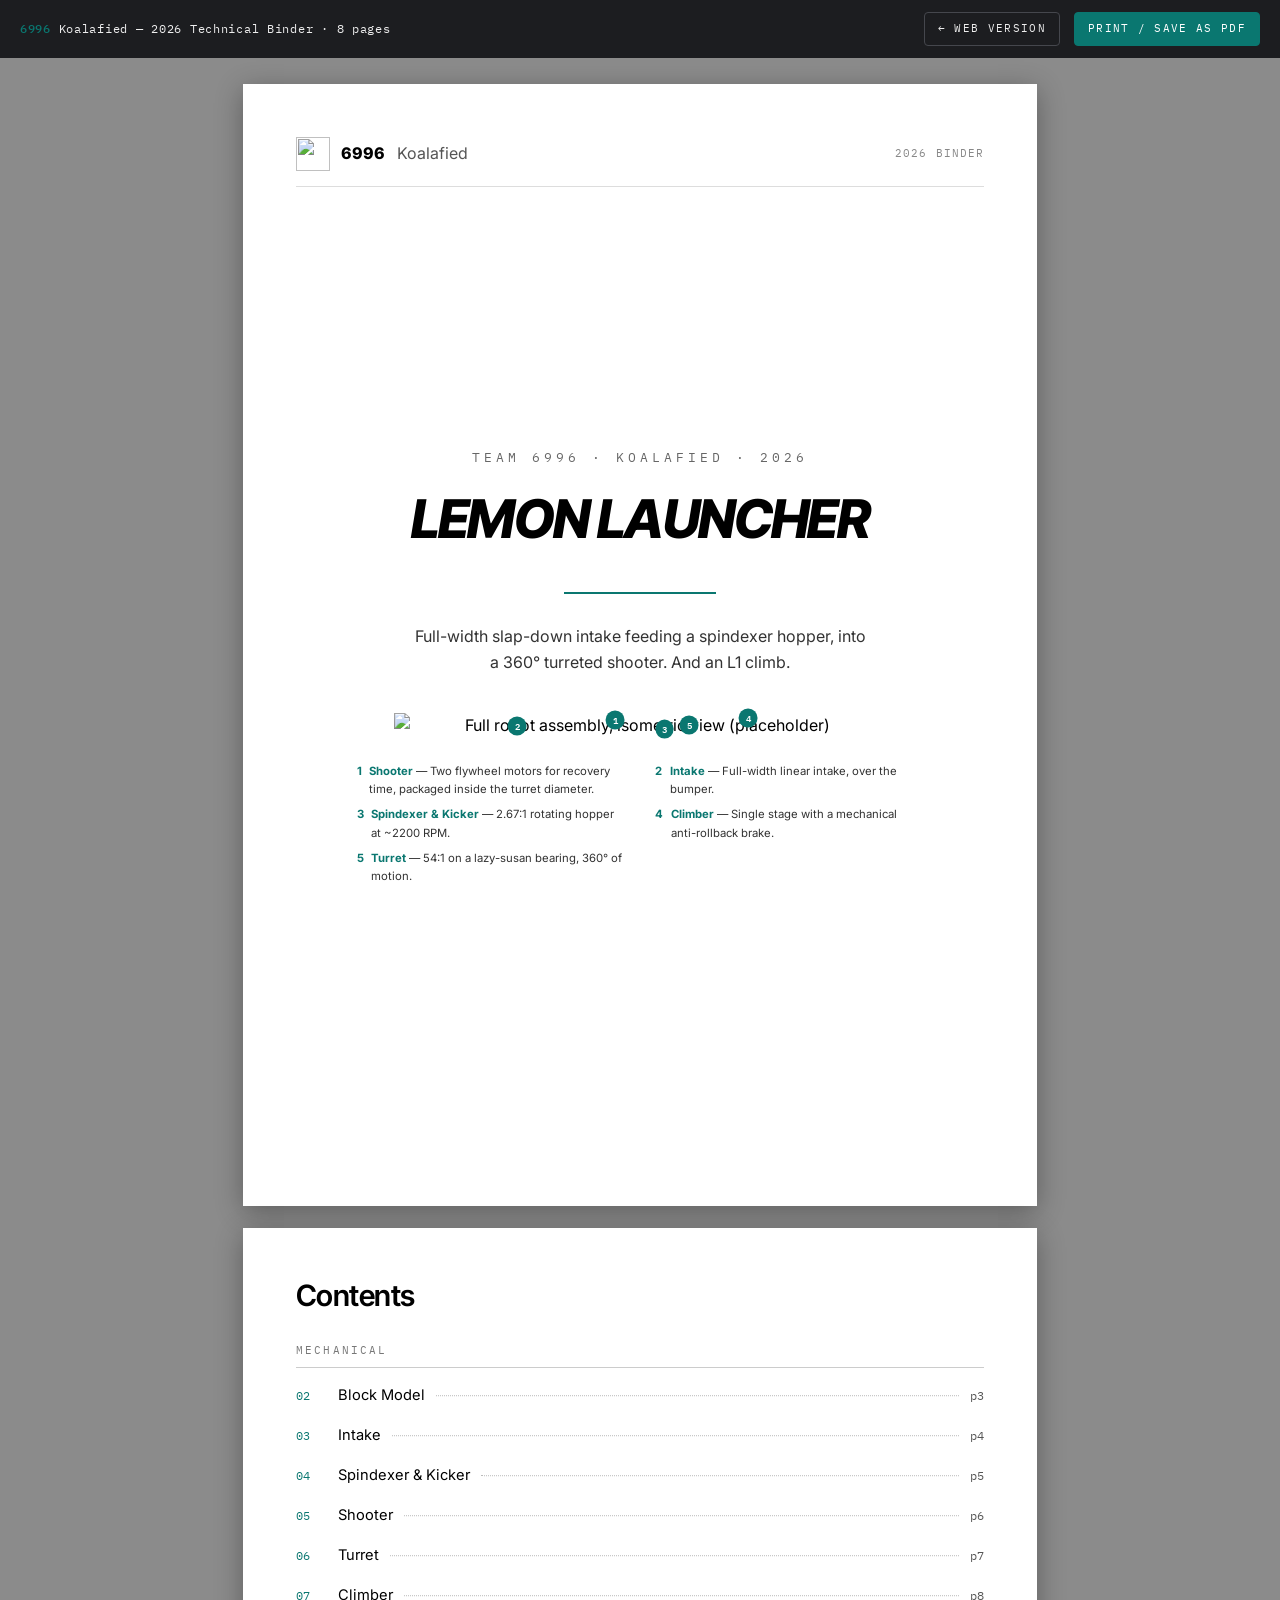
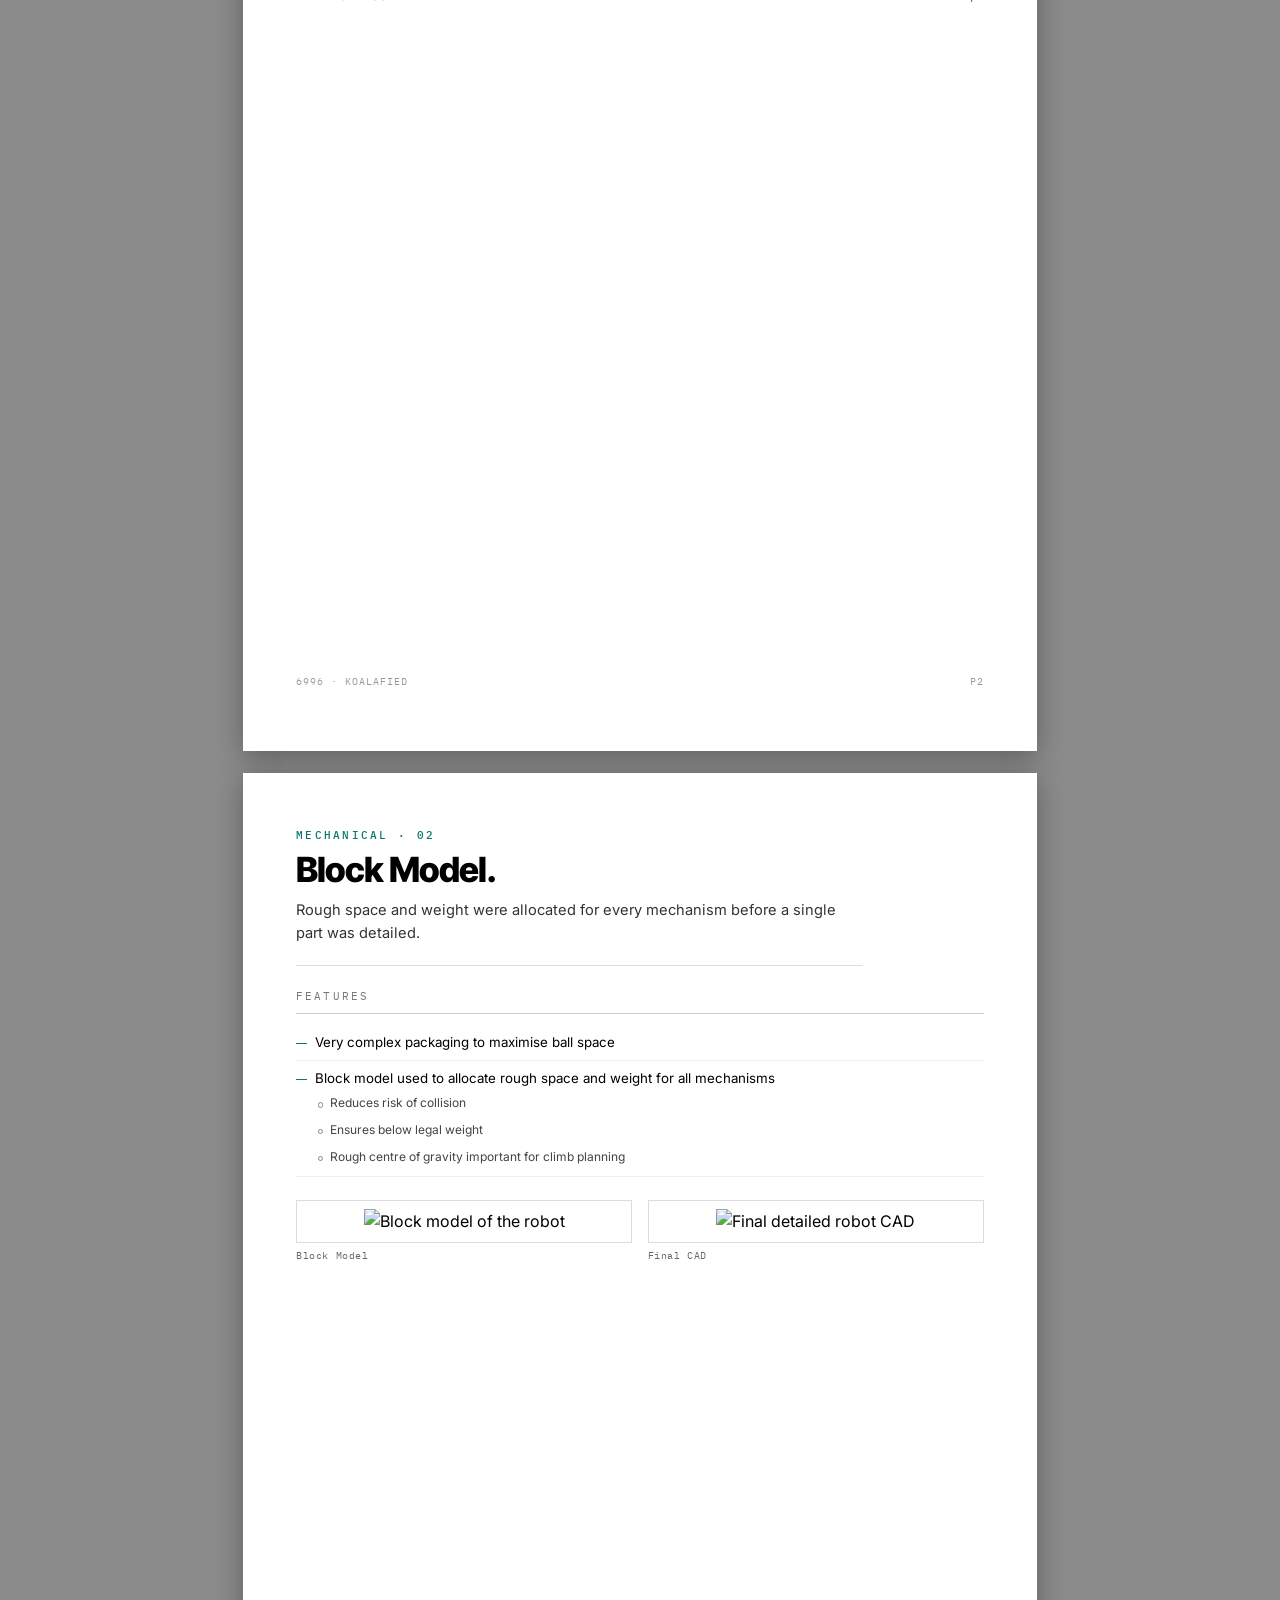
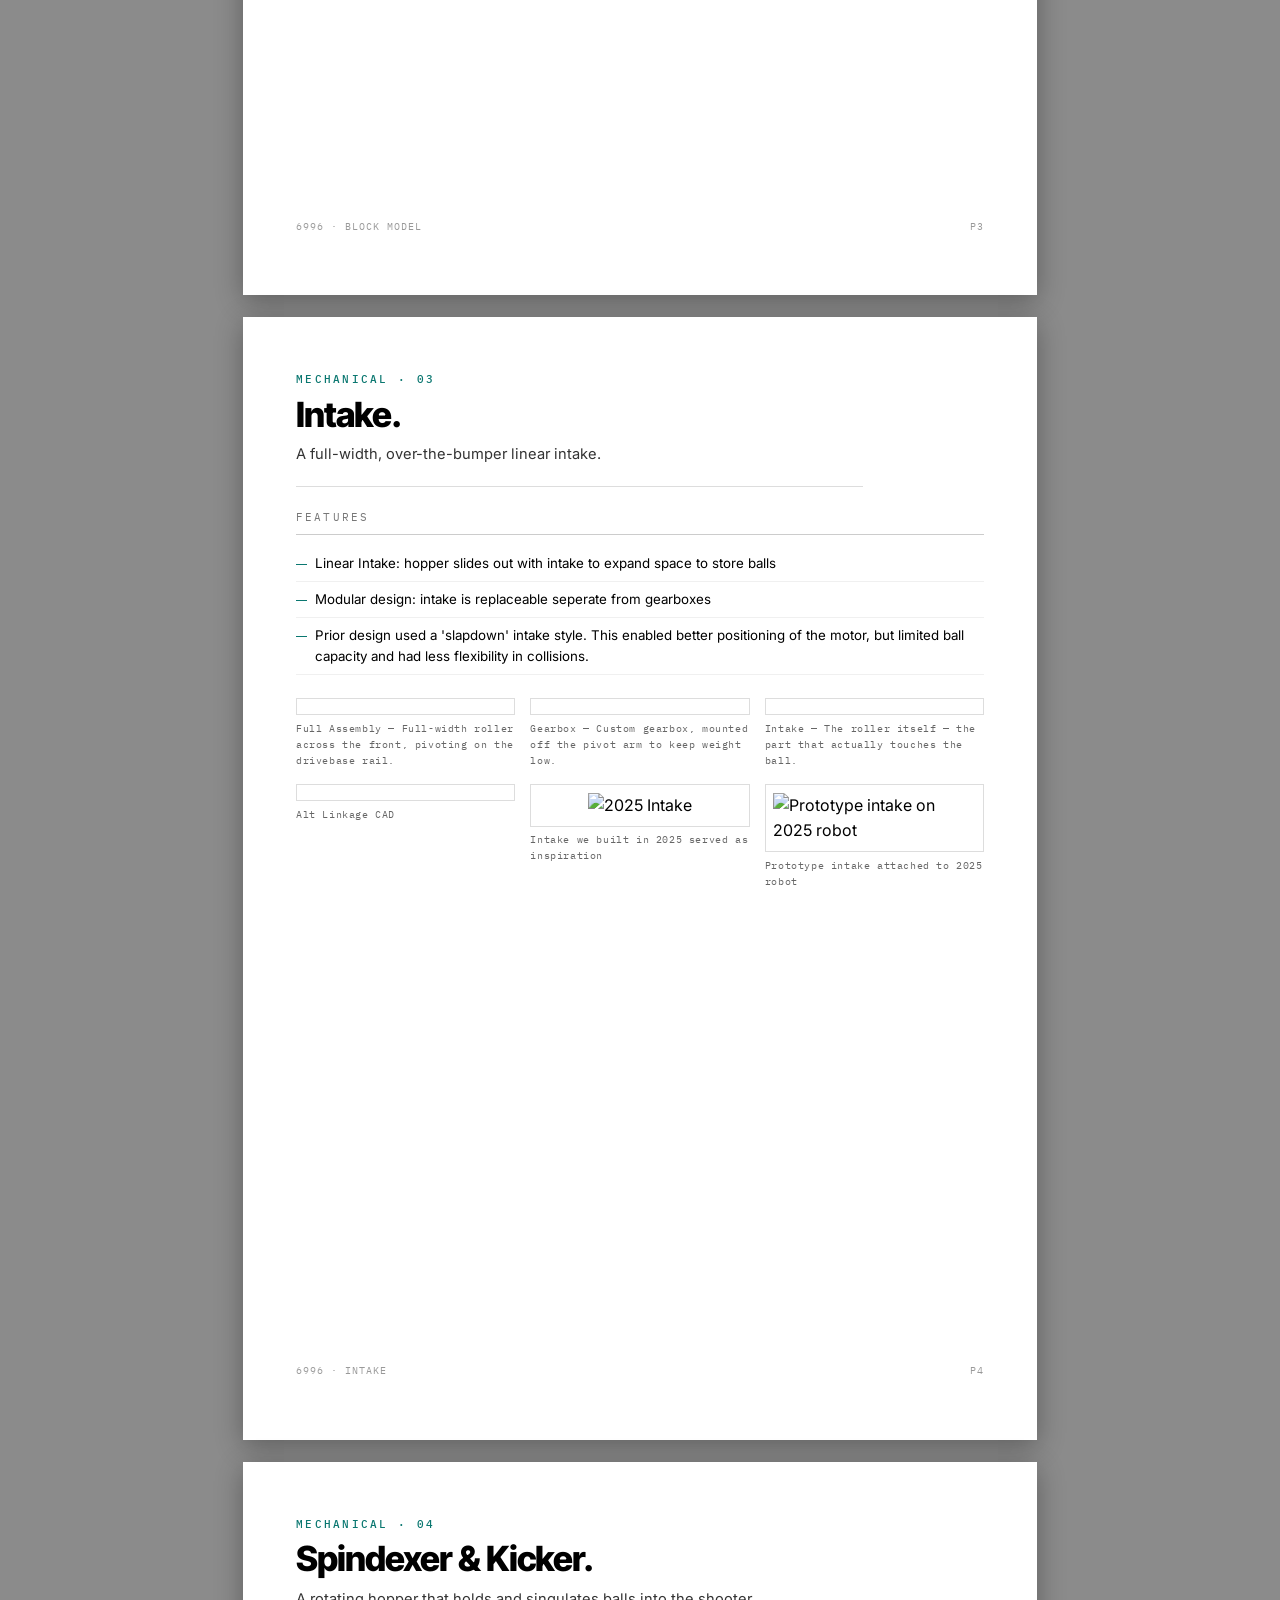
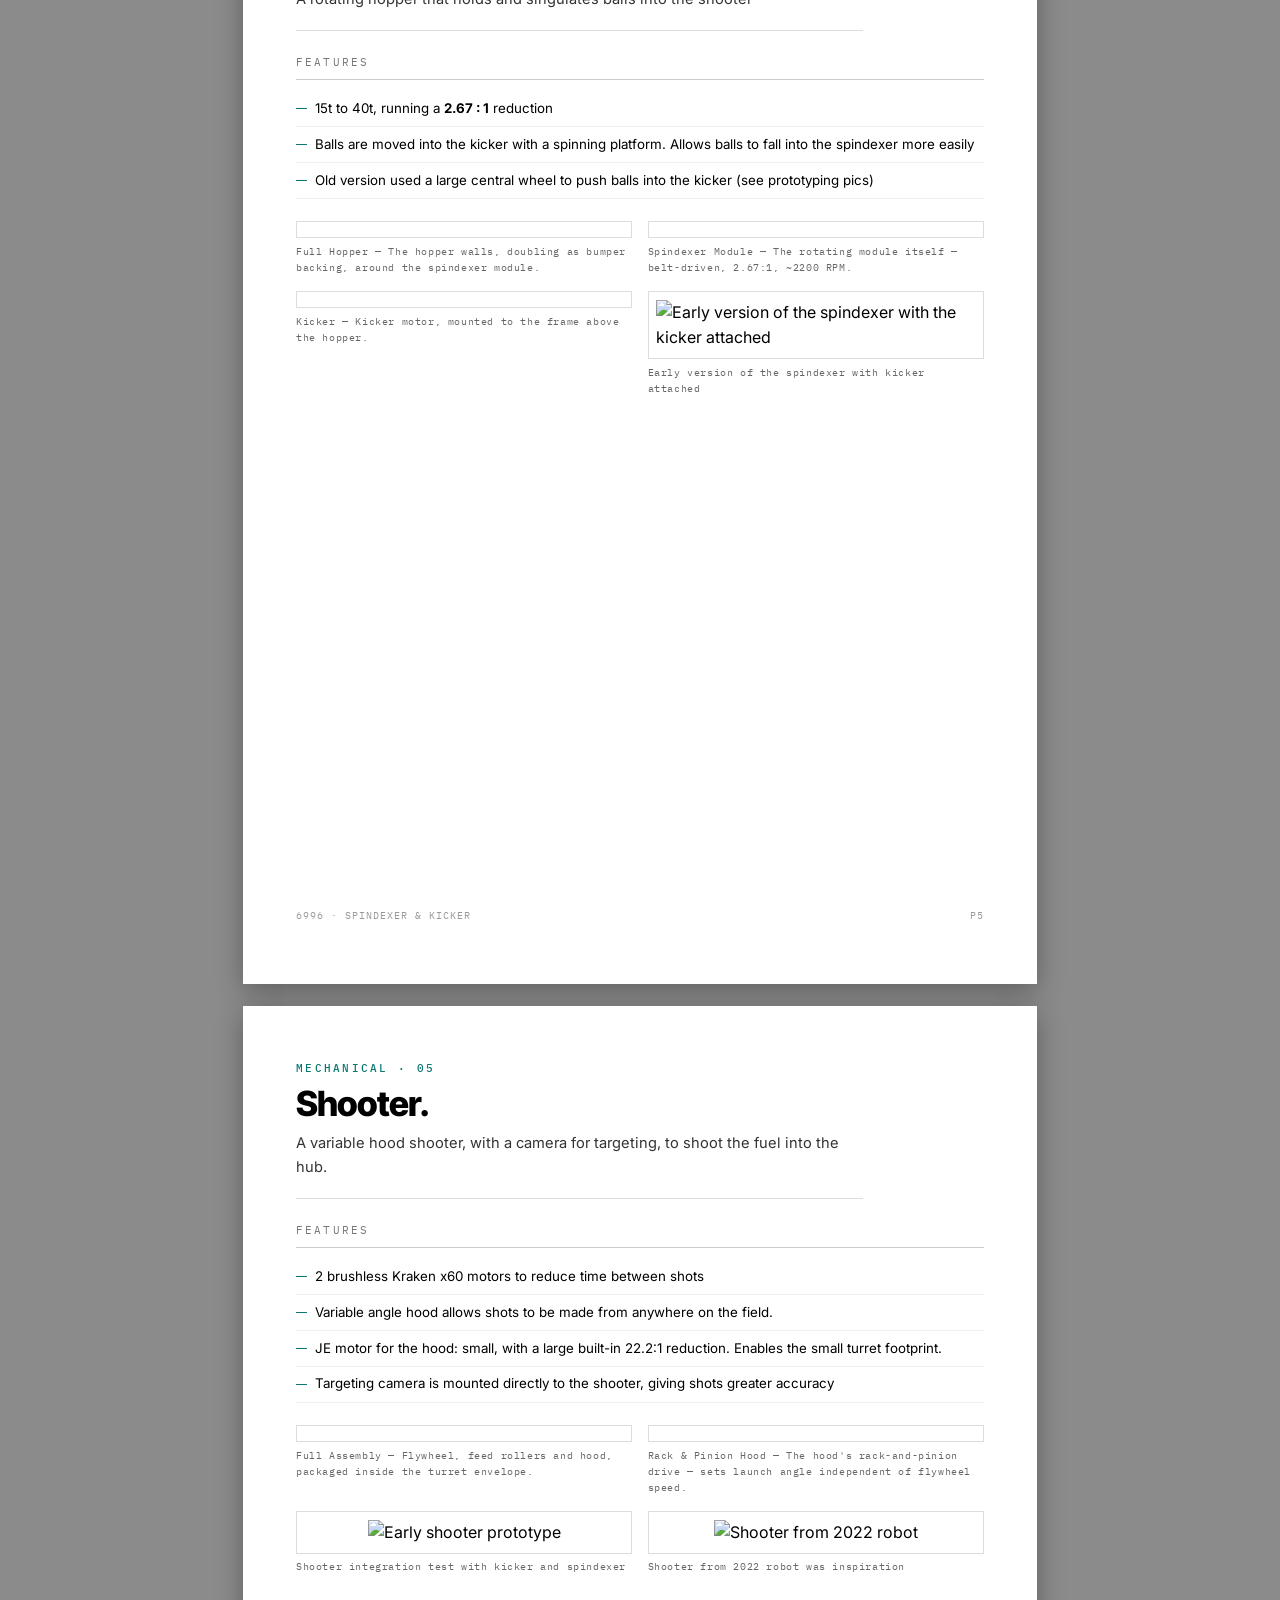
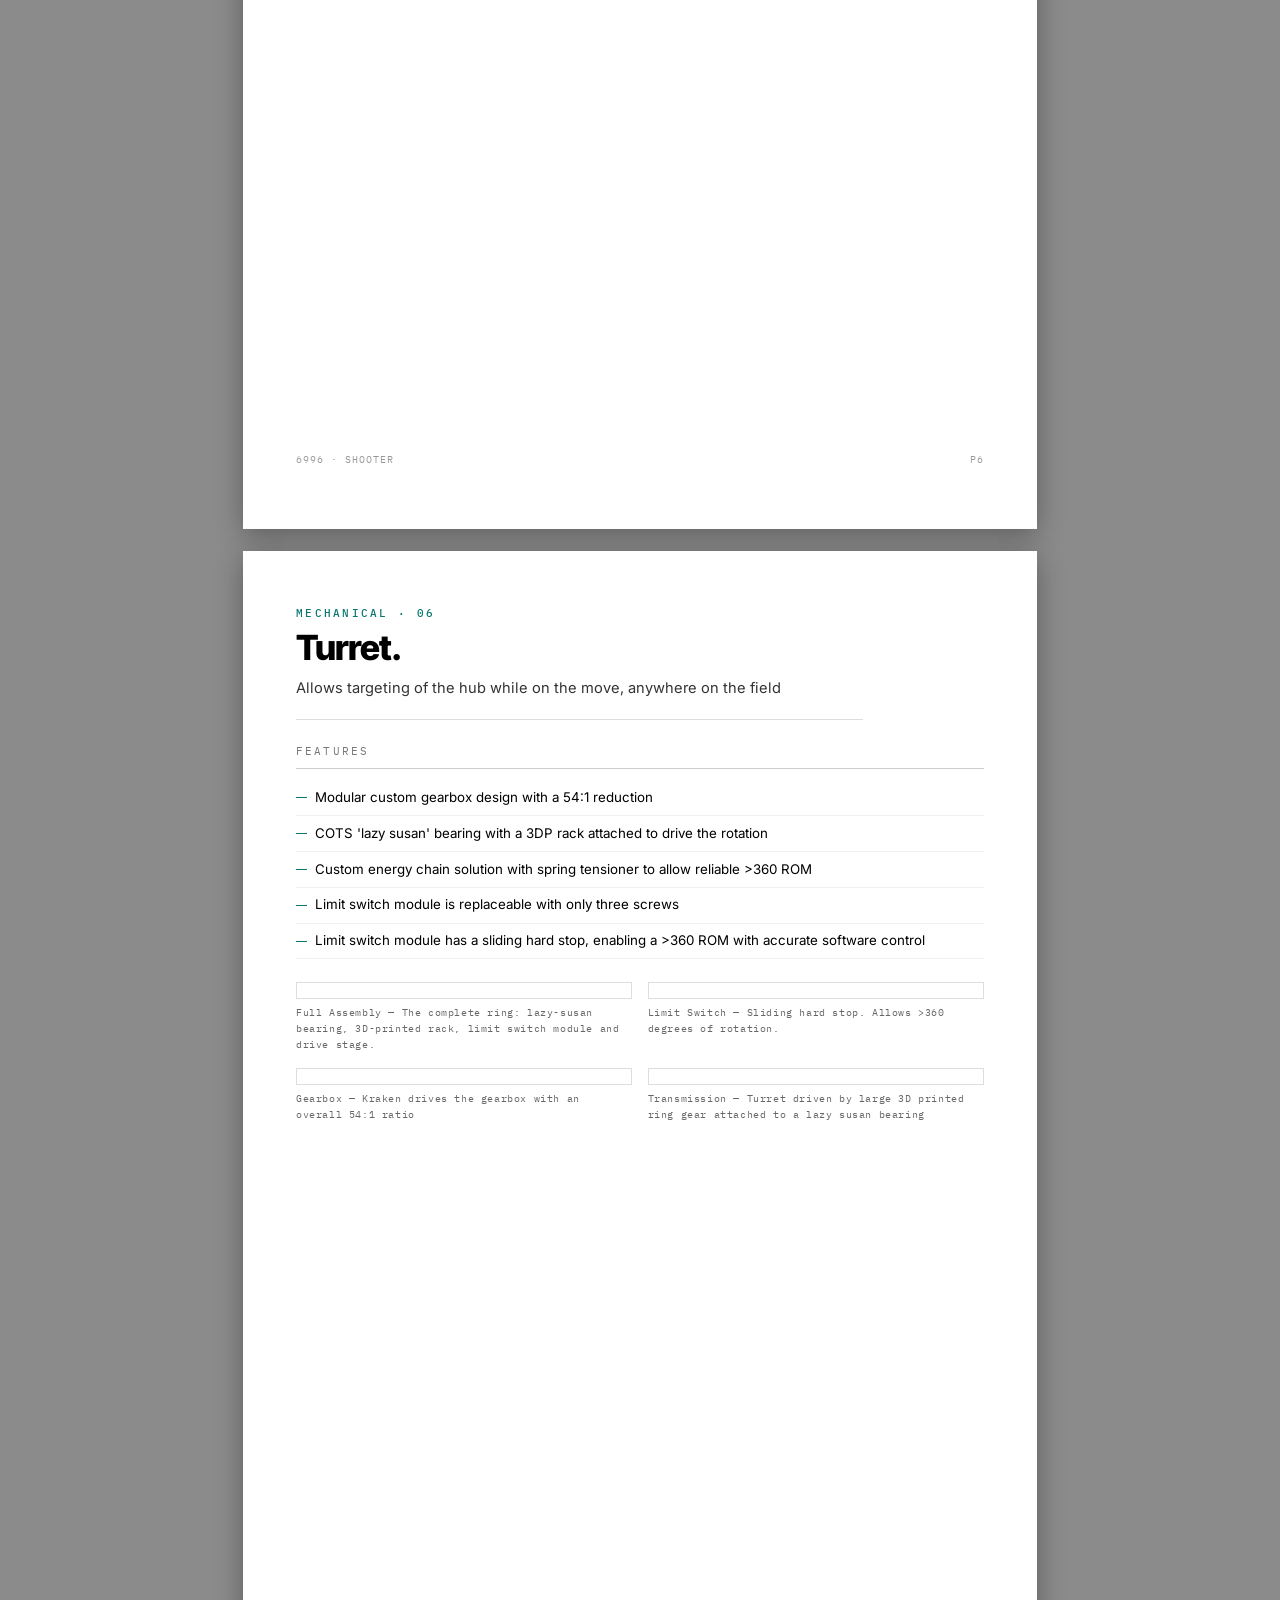
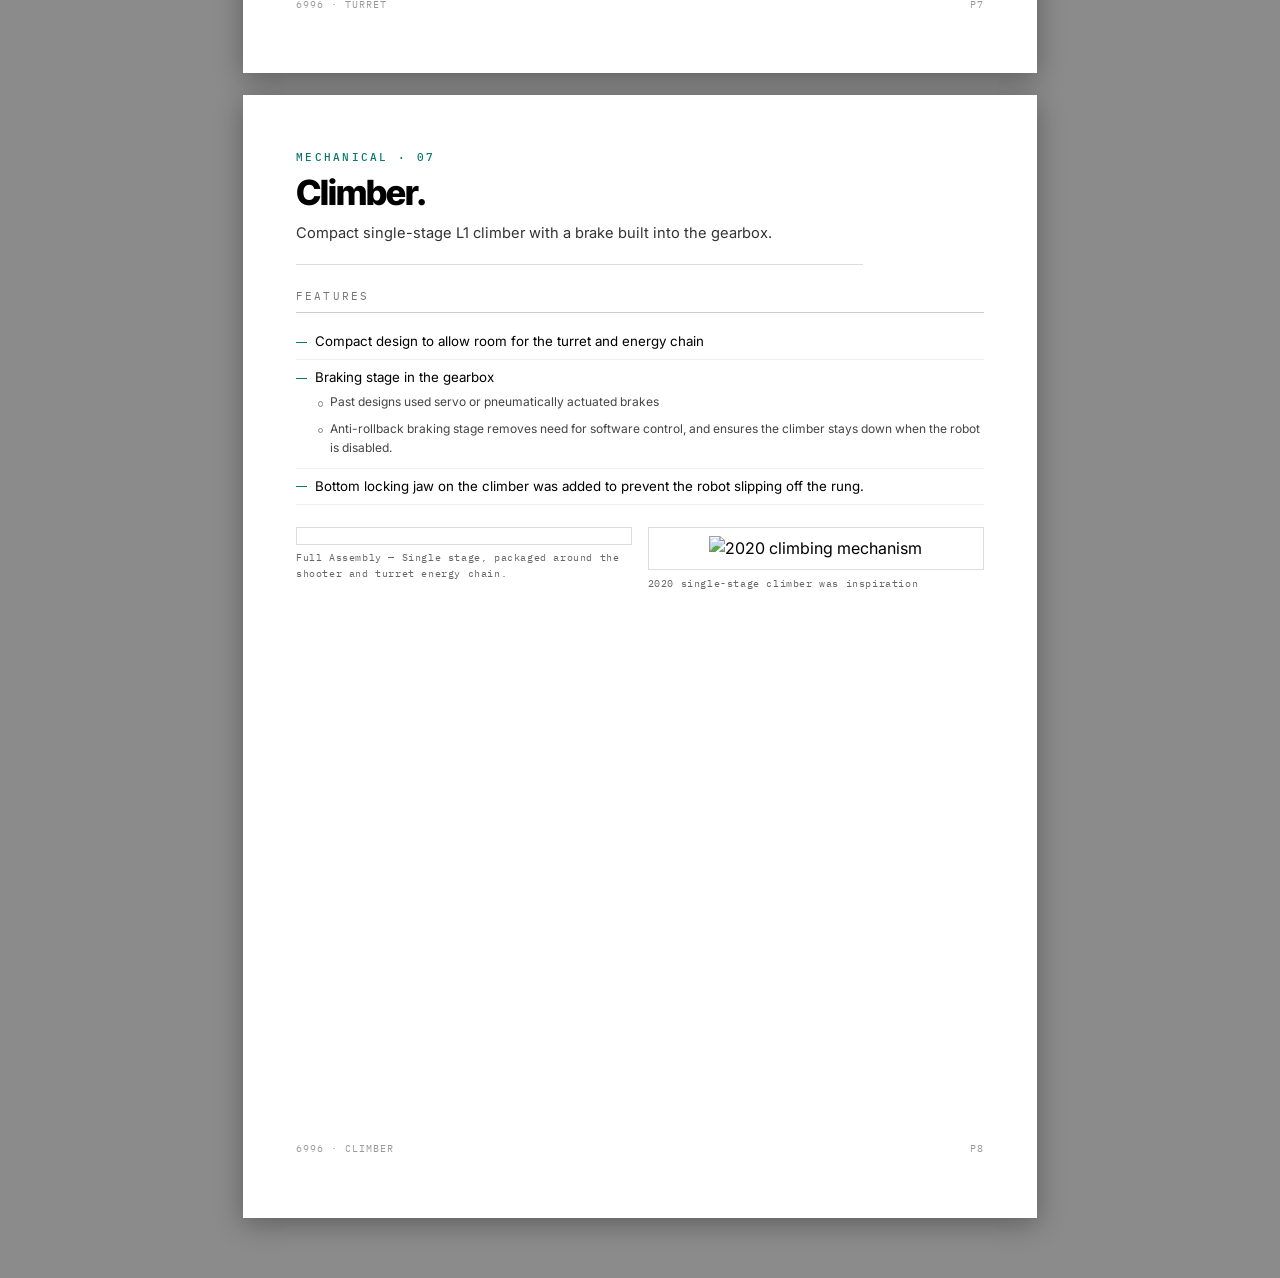
==== print.html @ d45bd8f3 "seo improvements, og image support, no js fallback for ux" ====
<!doctype html>
<html lang="en-AU">
<head>
<meta charset="utf-8">
<meta name="viewport" content="width=device-width, initial-scale=1">

<!--
   █   █  ███   ███  █      ███  █████ █████ █████ ████
   █  █  █   █ █   █ █     █   █ █       █   █     █   █
   ███   █   █ █████ █     █████ ████    █   ████  █   █
   █  █  █   █ █   █ █     █   █ █       █   █     █   █
   █   █  ███  █   █ █████ █   █ █     █████ █████ ████

   FRC 6996 · Koalafied · 2026 Technical Binder (print)

   teamkoalafied.com
-->

<title>FRC 6996 Koalafied — 2026 Technical Binder (print)</title>
<meta name="description" content="Printable A4 edition of the 2026 technical binder for LEMON LAUNCHER, the robot built by FRC team 6996 Koalafied.">
<!-- Same words as index.html, so canonical points there and this page
     stays out of the index. -->
<link rel="canonical" href="https://2026.teamkoalafied.com/">
<meta name="robots" content="noindex, follow">

<!-- Kept in step with index.html so a pasted print link still previews. -->
<meta property="og:type" content="website">
<meta property="og:site_name" content="FRC 6996 Koalafied">
<meta property="og:locale" content="en_AU">
<meta property="og:url" content="https://2026.teamkoalafied.com/print.html">
<meta property="og:title" content="FRC 6996 Koalafied — 2026 Technical Binder (print)">
<meta property="og:description" content="The whole LEMON LAUNCHER binder laid out as A4 sheets: intake, spindexer, shooter, turret and climber, ready to print or save as a PDF.">
<meta property="og:image" content="https://2026.teamkoalafied.com/assets/img/og-cover.png">
<meta property="og:image:type" content="image/png">
<meta property="og:image:width" content="1200">
<meta property="og:image:height" content="630">
<meta property="og:image:alt" content="LEMON LAUNCHER — the 2026 robot of FRC team 6996 Koalafied, shown as a CAD render.">
<meta name="twitter:card" content="summary_large_image">

<meta name="color-scheme" content="light">
<meta name="theme-color" content="#fafaf8">
<link rel="icon" href="assets/img/logo.svg" type="image/svg+xml">
<link rel="alternate icon" href="assets/img/favicon.png">
<link rel="apple-touch-icon" href="assets/img/favicon.png">
<link rel="preconnect" href="https://fonts.googleapis.com">
<link rel="preconnect" href="https://fonts.gstatic.com" crossorigin>
<link rel="stylesheet" href="https://fonts.googleapis.com/css2?family=Inter+Tight:ital,wght@0,400;0,600;0,800;1,800&family=Inter:wght@400;500;600&family=IBM+Plex+Mono:wght@400;500;600&display=swap">
<link rel="stylesheet" href="assets/css/binder.css">
<link rel="stylesheet" href="assets/css/print.css">
</head>
<body>
  <div class="toolbar">
    <span id="meta"></span>
    <span class="grow"></span>
    <a href="index.html">← Web version</a>
    <button id="print-btn" type="button">Print / Save as PDF</button>
  </div>
  <div class="sheet-stack" id="stack">
    <!-- No sheets without JS. Same fallback as index.html. -->
    <noscript>
      <div class="sheet"><div class="noscript">
        <p class="eyebrow">Team 6996 · Koalafied · 2026</p>
        <h1>LEMON LAUNCHER</h1>
        <p>Full-width slap-down intake feeding a spindexer hopper, into a
           360° turreted shooter. And an L1 climb.</p>
        <p>This page builds its sheets in the browser, so there is nothing
           to print with JavaScript turned off. Turn it on for the full
           write-up of:</p>
        <ul>
          <li>Reveal Video</li>
          <li>Block Model</li>
          <li>Intake</li>
          <li>Spindexer &amp; Kicker</li>
          <li>Shooter</li>
          <li>Turret</li>
          <li>Climber</li>
        </ul>
        <p>Read it on the <a href="index.html">web version</a>, view the cad on
           <a href="https://cad.onshape.com/documents/f777e2d9e964fbf60835e3da/w/235a7544344677d127d5777e/e/62d9f4aee1b8ab6f94113ccb">Onshape</a>,
           or our website at
           <a href="https://teamkoalafied.com">teamkoalafied.com</a>.</p>
      </div></div>
    </noscript>
  </div>

  <script src="content.js"></script>
  <script src="assets/js/print.js"></script>
</body>
</html>
---- assets/css/binder.css ----
/* ============================================================
   Technical Binder — stylesheet
   Edit design tokens in :root. Everything else derives from them.

   Shared brand system — same four hues as Pit Scout
   (../crispy-doodle/style.css), each tuned for its own theme rather
   than copy-pasted, since a hue that reads well on a dark surface
   often can't pass text contrast on a light one:
     navy   structural anchor. Pit Scout (dark): backgrounds. Here
            (light): body ink — the same hue anchors both ends of the
            light/dark spectrum, just inverted.
     teal   primary interactive accent in both — "this is active /
            selected / yours". Pit Scout also uses it for the
            highlight-team color; here it's nav state, pills, links.
     gold   Pit Scout's primary accent (reads fine on dark surfaces);
            here it's decorative-only (text selection, a hover glow) —
            gold text fails contrast against a light background.
     orange secondary/metadata accent in both — status tags there,
            auxiliary labels (carousel/iteration tags) here. Never
            used for warnings — see --warn below.
   Errors get a dedicated red in both apps, deliberately outside the
   brand hues, so a real error never reads as just another accent.
   ============================================================ */

/* ---- 1. Tokens ------------------------------------------- */

:root {
  --paper:    #fafaf8;          /* near-white, just a hair off pure white */
  --panel:    #ffffff;
  --ink:      #20222f;          /* navy-black, tinted from the logo's navy */
  --ink-2:    #4a4e63;
  --ink-3:    #5f6278;
  --rule:     #e6e6e2;
  --rule-2:   #eeeeeb;
  --accent:   #0a7770;          /* team teal — overridden at runtime by team.accent */
  --accent-soft: color-mix(in srgb, var(--accent) 14%, transparent);
  --accent-2: #204a72;          /* team navy — secondary accent, used sparingly */
  --accent-3: #b8420e;          /* team orange — metadata/tag labels only */
  --pop:      #f0b90b;          /* team gold — decorative fills/highlights only, not text */
  --pop-ink:  #3a2c05;          /* dark text color for use on --pop fills */
  --warn:     #b73528;          /* error/warning red — deliberately not a brand hue */

  --font-display: "Inter Tight", "Helvetica Neue", Arial, sans-serif;
  --font-body:    "Inter", "Helvetica Neue", Arial, sans-serif;
  --font-mono:    "IBM Plex Mono", ui-monospace, SFMono-Regular, Menlo, monospace;

  --measure: 68ch;
  --gutter: clamp(20px, 5vw, 72px);
  --nav-h: 58px;

  /* Shared easing for every sliding tab indicator (nav + view rails), so
     they all move with the same weight. --slide-fast is the same motion
     while a rail is being dragged, where the indicator should feel stuck
     to the cursor rather than easing after it. */
  --slide: .28s cubic-bezier(.16, .84, .24, 1);
  --slide-fast: .13s cubic-bezier(.2, .9, .3, 1);

  color-scheme: light;
}

/* ---- 2. Reset -------------------------------------------- */

*, *::before, *::after { box-sizing: border-box; }

html { -webkit-text-size-adjust: 100%; scroll-behavior: smooth; scroll-padding-top: calc(var(--nav-h) + 16px); }
@media (prefers-reduced-motion: reduce) { html { scroll-behavior: auto; } }

body {
  margin: 0;
  background: var(--paper);
  color: var(--ink);
  font-family: var(--font-body);
  font-size: 16px;
  line-height: 1.6;
  -webkit-font-smoothing: antialiased;
  text-rendering: optimizeLegibility;
}

img { max-width: 100%; display: block; }
a { color: inherit; }
button { font: inherit; color: inherit; }
h1, h2, h3, h4 { margin: 0; font-family: var(--font-display); font-weight: 600; letter-spacing: -0.02em; line-height: 1.05; }
p { margin: 0; }
ul { margin: 0; padding: 0; list-style: none; }

::selection { background: var(--pop); color: var(--pop-ink); }

:focus-visible { outline: 2px solid var(--accent); outline-offset: 3px; border-radius: 2px; }

.skip {
  position: absolute; left: -9999px; top: 0; z-index: 200;
  background: var(--ink); color: var(--paper); padding: 10px 16px;
  font-family: var(--font-mono); font-size: 12px;
}
.skip:focus { left: 8px; top: 8px; }

.wrap { max-width: 1240px; margin: 0 auto; padding-inline: var(--gutter); }

/* Shared type helpers */
.eyebrow {
  font-family: var(--font-mono);
  font-size: 11px;
  font-weight: 500;
  letter-spacing: 0.16em;
  text-transform: uppercase;
  color: var(--accent);
}
.muted { color: var(--ink-2); }
code {
  font-family: var(--font-mono);
  font-size: 0.88em;
  background: var(--rule-2);
  padding: 0.1em 0.36em;
  border-radius: 3px;
}

/* ---- 3. Navigation --------------------------------------- */

.nav {
  position: sticky; top: 0; z-index: 100;
  height: var(--nav-h);
  background: color-mix(in srgb, var(--paper) 86%, transparent);
  backdrop-filter: saturate(180%) blur(14px);
  -webkit-backdrop-filter: saturate(180%) blur(14px);
  border-bottom: 1px solid var(--rule);
}
.nav-in { height: 100%; display: flex; align-items: center; gap: 24px; }

.wordmark {
  display: flex; align-items: baseline; gap: 10px;
  text-decoration: none; flex: none;
}
.wordmark-mark { width: 26px; height: 26px; align-self: center; flex: none; }
.wordmark-a { font-family: var(--font-display); font-weight: 400; font-size: 17px; letter-spacing: 0.06em; }
.wordmark-b { font-family: var(--font-display); font-weight: 800; font-size: 17px; letter-spacing: 0.02em; }
.wordmark-tag {
  font-family: var(--font-mono); font-size: 10px; letter-spacing: 0.18em;
  text-transform: uppercase; color: var(--ink-3);
  padding-left: 10px; border-left: 1px solid var(--rule);
}
.wordmark-tag b { color: var(--accent-2); font-weight: 500; }

/* Category links are a tab bar driven by the scroll spy, so the active
   marker slides between them (see moveIndicator in binder.js) rather than
   being drawn inside whichever link is current. Keeping it out of the link
   also stops the row growing by the underline's height when one activates. */
.nav-links { position: relative; display: flex; gap: 4px; margin-left: auto; }
.nav-links a {
  font-size: 13px; text-decoration: none; color: var(--ink-2);
  padding: 6px 11px; border-radius: 4px;
  transition: color .15s, background .15s;
  white-space: nowrap;
}
.nav-links a:hover { color: var(--ink); background: var(--rule-2); }
.nav-links a.is-active { color: var(--ink); }

.nav-indicator {
  position: absolute; left: 0; bottom: 2px;
  width: var(--indicator-w, 0px); height: 1.5px;
  background: var(--accent); border-radius: 2px;
  transform: translateX(var(--indicator-x, 0px));
  opacity: 0; pointer-events: none;
}
.nav-links.has-active .nav-indicator { opacity: 1; }
.nav-links.is-ready .nav-indicator {
  transition: transform var(--slide), width var(--slide), opacity .2s ease;
}
@media (prefers-reduced-motion: reduce) {
  .nav-links.is-ready .nav-indicator { transition: opacity .2s ease; }
}

.nav-tools { display: flex; align-items: center; gap: 6px; flex: none; }
.icon-btn {
  width: 32px; height: 32px; display: grid; place-items: center;
  background: none; border: 1px solid transparent; border-radius: 5px;
  cursor: pointer; color: var(--ink-2);
}
.icon-btn:hover { border-color: var(--rule); color: var(--ink); }
.icon-btn svg { width: 15px; height: 15px; }

/* Contents button: opens the full section list (menu-panel). Shown at every
   width — on wide screens it sits alongside the category links, on narrow
   ones it's the only way to jump to a section since nav-links hides. */

/* External links (team website, CAD): styled like the Reveal/Mechanical
   category links they sit next to, not like the icon buttons — the small
   arrow is enough to show they leave the site, so no underline. */
.nav-links a.nav-external {
  display: inline-flex; align-items: center; gap: 4px;
}
.nav-links a.nav-external svg { width: 12px; height: 12px; flex: none; }

@media (max-width: 940px) {
  .nav-links { display: none; }
  .wordmark-tag { display: none; }
}

/* Slide-down section menu (mobile) */
.menu-panel {
  position: fixed; inset: var(--nav-h) 0 auto 0; z-index: 99;
  background: var(--panel); border-bottom: 1px solid var(--rule);
  max-height: calc(100vh - var(--nav-h)); overflow-y: auto;
  padding: 12px var(--gutter) 24px;
}
.menu-panel[hidden] { display: none !important; }
.menu-group { font-family: var(--font-mono); font-size: 10px; letter-spacing: .16em; text-transform: uppercase; color: var(--ink-3); margin: 16px 0 6px; }
.menu-panel a { display: flex; gap: 12px; padding: 9px 0; text-decoration: none; border-bottom: 1px solid var(--rule-2); font-size: 15px; }
.menu-panel a span:first-child { font-family: var(--font-mono); color: var(--accent); font-size: 12px; padding-top: 3px; }

/* ---- 4. Hero --------------------------------------------- */

.hero { padding: clamp(40px, 7vw, 88px) 0 clamp(24px, 4vw, 56px); }
.hero-meta { text-align: center; }
.hero-title {
  font-size: clamp(2.4rem, 8.5vw, 6.75rem);
  font-weight: 800;
  letter-spacing: -0.045em;
  /* letter-spacing above tightens every character gap, including the one
     around the space — word-spacing adds it back just at word breaks. */
  word-spacing: 0.3em;
  line-height: 0.86;
  margin: 14px 0 0;
  font-style: italic;
}
.hero-sub {
  max-width: 46ch; margin: 22px auto 0;
  color: var(--ink-2); font-size: clamp(15px, 1.6vw, 18px);
}

.hero .wrap { max-width: 1460px; }
.hero-meta { max-width: 1240px; margin-inline: auto; }

.hero-stage {
  position: relative;
  margin-top: clamp(28px, 4vw, 52px);
  display: grid;
  grid-template-columns: minmax(160px, 1fr) minmax(0, 2.7fr) minmax(160px, 1fr);
  gap: clamp(12px, 2.5vw, 40px);
  align-items: center;
}
.hero-figure { grid-column: 2; position: relative; aspect-ratio: var(--ar, 4 / 3); }
.hero-frame {
  position: absolute; inset: 0; width: 100%; height: 100%;
  object-fit: contain; opacity: 0; transition: opacity .28s ease;
  pointer-events: none; /* only the visible frame below should catch clicks */
}
.hero-frame.is-on { opacity: 1; pointer-events: auto; cursor: zoom-in; }
@media (prefers-reduced-motion: reduce) { .hero-frame { transition: none; } }

.hero-lines {
  position: absolute; inset: 0; width: 100%; height: 100%;
  pointer-events: none; overflow: visible; z-index: 1;
}
.hero-lines path { fill: none; stroke: var(--ink-3); stroke-width: 1; opacity: .5; }

.hero-dot {
  position: absolute; width: 9px; height: 9px; margin: -4.5px 0 0 -4.5px;
  border-radius: 50%; background: var(--paper);
  border: 1.5px solid var(--accent); z-index: 3; pointer-events: none;
  transition: transform .2s, box-shadow .2s;
}
.hero-dot.is-lit {
  transform: scale(1.45);
  border-color: var(--pop);
  box-shadow: 0 0 0 6px color-mix(in srgb, var(--pop) 22%, transparent);
}

.hero-rail { display: flex; flex-direction: column; gap: clamp(14px, 3vw, 30px); z-index: 2; }
.hero-rail-l { grid-column: 1; text-align: right; align-items: flex-end; }
.hero-rail-r { grid-column: 3; text-align: left; align-items: flex-start; }

.callout { text-decoration: none; display: block; max-width: 230px; }
.callout-name {
  font-family: var(--font-mono); font-size: 11px; letter-spacing: .14em;
  text-transform: uppercase; color: var(--ink);
  display: block; margin-bottom: 4px;
  transition: color .15s;
}
.callout-blurb { font-size: 12.5px; line-height: 1.45; color: var(--ink-3); }
.callout:hover .callout-name { color: var(--accent); }

@media (max-width: 900px) {
  /* Just the image — no leader lines (nothing for them to point at) and no
     label rail. Highlighting a system is a hover behavior on the rail
     labels, so it isn't reachable here; visitors just get the full robot. */
  .hero-stage { display: flex; flex-direction: column; }
  .hero-lines, .hero-dot, .hero-rail { display: none; }
  /* Every .hero-frame is position:absolute (for the crossfade), so
     .hero-figure has no in-flow content to size itself from — it needs an
     explicit width here, since this flex column doesn't stretch its items
     to fill the cross axis (.hero-stage sets align-items: center above).
     Without this the figure collapses to 0×0 and the image vanishes. */
  .hero-figure { width: 100%; }
}

/* ---- 6. Sections ----------------------------------------- */

.sec { padding: clamp(32px, 5vw, 64px) 0; border-top: 1px solid var(--rule); }
.sec-title {
  font-size: clamp(2.2rem, 6vw, 4.4rem);
  font-weight: 800; letter-spacing: -0.04em;
  margin: 10px 0 0;
}
.sec-thesis { margin-top: 16px; font-size: clamp(16px, 1.8vw, 19px); color: var(--ink-2); max-width: 56ch; }

/* Primary row: title + thesis + Features beside the section's main image
   (or compare view). In the HTML the text comes first — so it still reads
   before the image on narrow screens, and for screen readers regardless of
   width, since they follow DOM order rather than `order` below — and
   `order` is what puts the image on the left once there's room for two
   columns. Falls back to a single column when there's only one child. */
.sec-primary {
  display: grid; grid-template-columns: 1fr;
  gap: clamp(16px, 2.4vw, 32px);
  align-items: start;
}

.sec-primary > .sec-text { order: 1; }
.sec-primary > .media-block { order: 2; }
@media (min-width: 861px) {
  /* Image column is explicitly the big track (1.8fr) and text is
     explicitly the small track (.8fr) — pinned with grid-column so the
     `order` swap below (which moves the image to visually the left)
     can never again flip which element lands in which track. */
  .sec-primary { grid-template-columns: minmax(0, 1.8fr) minmax(0, .8fr); }
  .sec-primary:has(> :only-child) { grid-template-columns: 1fr; }

  .sec-primary > .media-block {
    grid-column: 1; order: 1;
    /* Pins the image (and its pills/caption) while Features scrolls past
       beside it. Only travels as far as the row is tall — on a section
       where the image is taller than the text there's nothing to pin
       against, so it just behaves like a normal static image. */
    position: sticky;
    top: calc(var(--nav-h) + 24px);
  }
  .sec-primary > .sec-text { grid-column: 2; order: 2; }
}

.sec-primary .media-block { margin-top: 0; }
.sec-primary .features { margin-top: clamp(20px, 3vw, 32px); max-width: none; }
.sec-text { min-width: 0; }

.sec-media { margin-top: clamp(26px, 4vw, 44px); display: flex; flex-direction: column; gap: clamp(30px, 4vw, 52px); }
.media-block { min-width: 0; }

figure { margin: 0; }
figcaption {
  margin-top: 10px; font-family: var(--font-mono); font-size: 11px;
  letter-spacing: .06em; color: var(--ink-3);
}
.frame {
  background: none; border: none;
  border-radius: 3px; overflow: hidden;
}
.frame img { width: 100%; cursor: zoom-in; transition: opacity .15s ease; }
.frame img:hover { opacity: .88; }

.video-frame {
  position: relative; width: 100%; aspect-ratio: 16 / 9;
  border-radius: 3px; overflow: hidden; background: var(--ink-4, #111);
}
.video-frame iframe {
  position: absolute; inset: 0; width: 100%; height: 100%; border: 0;
}

.features { margin-top: clamp(30px, 4vw, 52px); max-width: var(--measure); }

.block-label {
  font-family: var(--font-mono); font-size: 10px; font-weight: 500;
  letter-spacing: .18em; text-transform: uppercase; color: var(--ink-3);
  padding-bottom: 8px; border-bottom: 1px solid var(--rule); margin-bottom: 14px;
}

/* Feature list */
.feat > li {
  padding: 11px 0 11px 22px; position: relative;
  border-bottom: 1px solid var(--rule-2);
  font-size: 15.5px;
}
.feat > li::before {
  content: ""; position: absolute; left: 0; top: 21px;
  width: 9px; height: 1.5px; background: var(--accent);
}
.feat ul { margin: 8px 0 0; }
.feat ul li {
  position: relative; padding: 4px 0 4px 18px;
  font-size: 14px; color: var(--ink-2); line-height: 1.5;
}
.feat ul li::before {
  content: ""; position: absolute; left: 2px; top: 12px;
  width: 4px; height: 4px; border-radius: 50%;
  border: 1px solid var(--ink-3);
}

/* ---- 7. Compare slider ----------------------------------- */

.compare-stage {
  position: relative; overflow: hidden; user-select: none;
  background: none; border: none; border-radius: 3px;
}
.compare-stage > img { width: 100%; display: block; }
.compare-top {
  position: absolute; inset: 0;
  clip-path: inset(0 calc(100% - var(--pos, 50%)) 0 0);
  background: var(--paper); /* opaque backstop so a transparent "before" image can't reveal the "after" image stacked beneath it */
}
.compare-top img { width: 100%; height: 100%; object-fit: cover; }

.compare-bar {
  position: absolute; top: 0; bottom: 0; left: var(--pos, 50%);
  width: 2px; background: var(--accent-2); pointer-events: none; z-index: 3;
  transform: translateX(-1px);
}
.compare-grip {
  position: absolute; top: 50%; left: 50%; transform: translate(-50%, -50%);
  width: 34px; height: 34px; border-radius: 50%;
  background: var(--accent-2); color: #fff;
  display: grid; place-items: center;
  font-family: var(--font-mono); font-size: 13px; line-height: 1;
  box-shadow: 0 2px 12px rgba(0,0,0,.28);
}
.compare-range {
  position: absolute; inset: 0; width: 100%; height: 100%;
  margin: 0; opacity: 0; cursor: ew-resize; z-index: 4;
  -webkit-appearance: none; appearance: none; background: none;
}
.compare-range::-webkit-slider-thumb { -webkit-appearance: none; width: 44px; height: 100%; }

/* On a touch device the hit target is a band that follows the divider
   (touch-action: none only within that band) rather than the full image —
   so a finger landing anywhere else on the image scrolls the page as
   normal, and only a touch that starts near the handle grabs it. A mouse
   or trackpad has no scroll-vs-drag conflict, so it keeps the full-width
   "click anywhere to jump" hit target above. */
@media (pointer: coarse) {
  .compare-range {
    left: calc(var(--pos, 50%) - 32px); width: 64px;
    touch-action: none;
  }
}
.compare-range::-moz-range-thumb { width: 44px; height: 100%; border: 0; opacity: 0; }

.compare-tag {
  position: absolute; bottom: 12px; z-index: 3; pointer-events: none;
  font-family: var(--font-mono); font-size: 10px; letter-spacing: .14em;
  text-transform: uppercase;
  background: color-mix(in srgb, var(--paper) 82%, transparent);
  backdrop-filter: blur(6px);
  border: 1px solid var(--rule);
  padding: 5px 9px; border-radius: 3px;
}
.compare-tag-l { left: 12px; }
.compare-tag-r { right: 12px; }

/* ---- 8. Iteration scrubber ------------------------------- */

.iters-stage {
  position: relative; background: none;
  border: none; border-radius: 3px; overflow: hidden;
}
.iters-stage { aspect-ratio: var(--ar, 4 / 3); }
.iters-stage img {
  position: absolute; inset: 0;
  width: 100%; height: 100%; object-fit: contain; padding: 3%;
}
.iter-frame { opacity: 0; transition: opacity .18s ease; pointer-events: none; }
.iter-frame.is-on { opacity: 1; pointer-events: auto; cursor: zoom-in; }
.iter-frame.is-on:hover { opacity: .92; }
@media (prefers-reduced-motion: reduce) { .iter-frame { transition: none; } }

.iter-badge {
  position: absolute; top: 12px; left: 12px; z-index: 2;
  font-family: var(--font-mono); font-size: 11px; font-weight: 600;
  letter-spacing: .1em; color: #fff; background: var(--accent-3);
  padding: 4px 9px; border-radius: 3px;
}

.iters-ctl { margin-top: 14px; display: flex; align-items: center; gap: 12px; }
.step-btn {
  width: 30px; height: 30px; flex: none; border: 1px solid var(--rule);
  background: var(--panel); border-radius: 4px; cursor: pointer;
  display: grid; place-items: center; color: var(--ink-2);
}
.step-btn:hover:not(:disabled) { border-color: var(--accent-2); color: var(--accent-2); }
.step-btn:disabled { opacity: .35; cursor: default; }

.iter-range {
  flex: 1; -webkit-appearance: none; appearance: none;
  background: none; height: 28px; cursor: pointer; margin: 0;
}
.iter-range::-webkit-slider-runnable-track { height: 2px; background: var(--rule); }
.iter-range::-moz-range-track { height: 2px; background: var(--rule); }
.iter-range::-webkit-slider-thumb {
  -webkit-appearance: none; width: 15px; height: 15px; border-radius: 50%;
  background: var(--accent-2); border: 2px solid var(--paper); margin-top: -6.5px;
  box-shadow: 0 0 0 1px var(--accent-2);
}
.iter-range::-moz-range-thumb {
  width: 15px; height: 15px; border-radius: 50%;
  background: var(--accent-2); border: 2px solid var(--paper);
  box-shadow: 0 0 0 1px var(--accent-2);
}

.iter-note {
  margin-top: 12px; padding-top: 12px; border-top: 1px solid var(--rule-2);
  display: flex; gap: 12px; align-items: baseline;
  font-size: 14.5px; color: var(--ink-2); min-height: 3.2em;
}
.iter-note b {
  font-family: var(--font-mono); font-size: 11px; letter-spacing: .1em;
  color: var(--accent-3); flex: none; text-transform: uppercase;
}

/* ---- 8b. Figure grids ------------------------------------ */

.figs { display: grid; gap: clamp(12px, 1.8vw, 20px); }
.figs-2 { grid-template-columns: repeat(2, minmax(0, 1fr)); }
.figs-3 { grid-template-columns: repeat(3, minmax(0, 1fr)); }
.figs .wide { grid-column: 1 / -1; }
@media (max-width: 720px) { .figs-2, .figs-3 { grid-template-columns: 1fr; } }

.figs figure { display: flex; flex-direction: column; }
.figs .frame { flex: 1; display: grid; place-items: center; padding: 10px; }
.figs .frame img { width: 100%; height: auto; }

/* ---- 8c. Highlight views ---------------------------------- */

.hl-stage {
  position: relative; overflow: hidden;
  background: none; border: none; border-radius: 3px;
  aspect-ratio: var(--ar, 4 / 3);
}
.hl-stage img {
  position: absolute; inset: 0;
  width: 100%; height: 100%; object-fit: contain; padding: 3%;
  opacity: 0; transition: opacity .28s ease;
  pointer-events: none; /* only the visible frame below should catch clicks */
}
.hl-stage img.is-on { opacity: 1; pointer-events: auto; cursor: zoom-in; }
.hl-stage img.is-on:hover { opacity: .92; }
@media (prefers-reduced-motion: reduce) { .hl-stage img { transition: none; } }

/* The views sit on one connected rail rather than as separate buttons:
   a single indicator slides between them, so switching views reads as
   one control moving instead of two buttons swapping state. The pills
   themselves are transparent — wireHighlights measures the selected one
   and writes its box into the --indicator-* vars below. */
.hl-pills {
  --indicator-x: 4px;
  --indicator-y: 4px;
  --indicator-w: 0px;
  --indicator-h: 0px;
  position: relative;
  display: inline-flex; gap: 2px;
  max-width: 100%;
  margin-top: 12px;
  padding: 4px;
  background: var(--rule-2);
  border: 1px solid var(--rule);
  border-radius: 100px;
  overflow-x: auto;
  scrollbar-width: none;
  /* Dragging across the rail must not start a text selection. */
  -webkit-user-select: none; user-select: none;
}
.hl-pills::-webkit-scrollbar { display: none; }
/* One view is not a choice — drop the rail and leave the lone label. */
.hl-pills.is-solo { padding: 0; background: none; border-color: transparent; }

.pill-indicator {
  position: absolute; left: 0; top: 0;
  width: var(--indicator-w); height: var(--indicator-h);
  background: var(--accent); border-radius: 100px;
  transform: translate(var(--indicator-x), var(--indicator-y)) scale(var(--press, 1));
  pointer-events: none;
}
/* Animate only after the first measurement lands, otherwise the
   indicator slides in from a zero-width box on load. */
.hl-pills.is-ready .pill-indicator {
  transition: transform var(--slide), width var(--slide), height var(--slide);
}
/* Held down: the indicator squeezes under the press and tracks the cursor
   on the fast curve. Releasing drops both classes, so it springs back to
   full size on the slower curve. */
.hl-pills.is-dragging { --press: .95; }
.hl-pills.is-ready.is-dragging .pill-indicator {
  transition: transform var(--slide-fast), width var(--slide-fast), height var(--slide-fast);
}
/* Scrubbing past several views in one gesture would otherwise leave a pile
   of half-faded frames behind the cursor. */
.hl.is-dragging .hl-stage img { transition-duration: .13s; }

.pill {
  position: relative; z-index: 1; flex: none;
  font-family: var(--font-mono); font-size: 10.5px; font-weight: 500;
  letter-spacing: .12em; text-transform: uppercase;
  padding: 7px 13px; cursor: pointer;
  background: none; color: var(--ink-2);
  border: 0; border-radius: 100px;
  transition: color .15s;
}
.pill:hover { color: var(--ink); }
.pill[aria-selected="true"] { color: #fff; }
/* The rail clips its own overflow, so keep the focus ring inside the pill. */
.pill:focus-visible { outline-offset: -2px; }
.pill[aria-selected="true"]:focus-visible { outline-color: var(--paper); }

@media (prefers-reduced-motion: reduce) {
  .hl-pills.is-ready .pill-indicator,
  .hl-pills.is-ready.is-dragging .pill-indicator { transition: none; }
  .hl-pills.is-dragging { --press: 1; }
}

/* ---- 8d. Carousel (Prototyping + Alternate Views) --------- */

/* Multiple items show side by side — as many as fit — and the arrows page
   the strip sideways. Each item's frame is a FIXED height, not matched to
   that image's aspect ratio, so mixed portrait/landscape photos sit flush
   in a row instead of resizing the row around whichever one is showing. */
/* Prototyping photos arrive at whatever ratio the camera or screenshot gave
   them — this set runs from a 0.55 portrait to a 2.49 panorama. Sizing them
   all to one box and letterboxing the remainder left each photo a different
   size floating in its own dead space. Instead every photo is laid to one
   shared row height and keeps its natural width, the way a justified photo
   strip works: the row reads as one clean band and nothing is cropped. */
.carousel { position: relative; --row-h: clamp(190px, 20vw, 260px); }

.carousel-track {
  display: flex; gap: 14px; align-items: flex-start;
  overflow-x: auto; scroll-snap-type: x mandatory;
  scroll-padding-left: 2px;
  scrollbar-width: none;
}
.carousel-track::-webkit-scrollbar { display: none; }
/* A lone photo isn't a strip, so it doesn't scroll — and left-aligning one
   tall shot under a full-width rule strands it against a field of white.
   Centring reads as a figure instead. */
.carousel.is-single .carousel-track { overflow-x: visible; justify-content: center; }

/* A lone photo has the whole row to itself, so let it read as a figure
   rather than a thumbnail stranded at the left edge. */
.carousel.is-single { --row-h: clamp(240px, 30vw, 380px); }

.carousel-item { flex: 0 0 auto; scroll-snap-align: start; max-width: 100%; }

/* Width comes from the row height and the photo's own ratio. It has to be a
   real --ar rather than `width: auto`, or the frame measures zero before the
   image loads and a lazy image inside a zero-width box never loads at all.
   4/3 is only the placeholder until wireCarousels reads the real ratio. */
.carousel-frame {
  height: var(--row-h); aspect-ratio: var(--ar, 4 / 3);
  background: none; border: none; border-radius: 3px; overflow: hidden;
}
.carousel-frame img {
  width: 100%; height: 100%; object-fit: cover; object-position: center;
  cursor: zoom-in; transition: opacity .15s ease;
}
/* A single photo isn't in a scroller, so it must not push the page wide. */
.carousel.is-single .carousel-frame { max-width: 100%; }
.carousel-frame img:hover { opacity: .88; }

.carousel-cap { margin-top: 9px; font-size: 13.5px; color: var(--ink-2); line-height: 1.4; }
.carousel-cap b {
  display: block;
  font-family: var(--font-mono); font-size: 10px; font-weight: 500;
  letter-spacing: .1em; text-transform: uppercase; color: var(--accent-3);
  margin-bottom: 2px;
}

.carousel-nav {
  position: absolute; top: calc(var(--row-h) / 2); z-index: 2;
  transform: translateY(-50%);
  width: 36px; height: 36px; border-radius: 50%;
  background: color-mix(in srgb, var(--panel) 88%, transparent);
  backdrop-filter: blur(4px);
  border: 1px solid var(--rule); color: var(--ink-2);
  display: grid; place-items: center; cursor: pointer;
  transition: color .15s, border-color .15s, opacity .15s;
}
.carousel-nav:hover { color: var(--accent-2); border-color: var(--accent-2); }
.carousel-nav:disabled { opacity: 0; pointer-events: none; }
.carousel-prev { left: -14px; }
.carousel-next { right: -14px; }
@media (max-width: 640px) { .carousel-prev { left: 4px; } .carousel-next { right: 4px; } }

/* ---- 9. Card grid (software tools etc.) ------------------ */

.cards {
  display: grid; grid-template-columns: repeat(auto-fill, minmax(260px, 1fr));
  gap: clamp(16px, 2.4vw, 28px);
}
.card {
  background: var(--panel); border: 1px solid var(--rule);
  border-radius: 3px; overflow: hidden; text-decoration: none;
  display: flex; flex-direction: column;
  transition: border-color .15s, transform .15s;
}
a.card:hover { border-color: var(--accent); transform: translateY(-2px); }
.card img { width: 100%; background: var(--panel); border-bottom: 1px solid var(--rule); }
.card-body { padding: 15px 16px 18px; }
.card h4 { font-size: 17px; font-weight: 600; }
.card p { margin-top: 6px; font-size: 13.5px; color: var(--ink-3); line-height: 1.5; }
.card-go { margin-top: 10px; font-family: var(--font-mono); font-size: 10px; letter-spacing: .14em; text-transform: uppercase; color: var(--accent); }

/* ---- 9b. Lightbox ------------------------------------------ */

/* One overlay, reused for every clickable image on the page (see
   wireLightbox in binder.js). Sits above the nav (z-index 100). */
.lightbox {
  position: fixed; inset: 0; z-index: 500;
  display: grid; place-items: center; padding: clamp(20px, 5vw, 64px);
  background: rgba(8, 8, 9, .86); backdrop-filter: blur(3px);
  opacity: 0; transition: opacity .18s ease;
  cursor: zoom-out;
  /* Tied to is-open (not [hidden]) so the fading-out overlay releases
     clicks the instant closing starts, not ~180ms later once the fade
     finishes and JS finally sets [hidden]. */
  pointer-events: none;
}
.lightbox.is-open { opacity: 1; pointer-events: auto; }
.lightbox[hidden] { display: none; }
@media (prefers-reduced-motion: reduce) { .lightbox { transition: none; } }

.lightbox figure {
  margin: 0; max-width: 100%; max-height: 100%;
  display: flex; flex-direction: column; align-items: center;
  transform: scale(.97); transition: transform .18s ease;
}
.lightbox.is-open figure { transform: scale(1); }
@media (prefers-reduced-motion: reduce) { .lightbox figure { transition: none; } }

.lightbox img {
  max-width: 100%; max-height: 78vh; object-fit: contain;
  border-radius: 4px; box-shadow: 0 24px 64px rgba(0, 0, 0, .45);
  cursor: default;
}

.lightbox figcaption {
  margin-top: 16px; max-width: 62ch; text-align: center;
  font-size: 14px; line-height: 1.5; color: #e8e7e3;
}
.lightbox figcaption:empty { display: none; }
.lightbox figcaption b {
  display: block;
  font-family: var(--font-mono); font-size: 11px; font-weight: 500;
  letter-spacing: .1em; text-transform: uppercase; color: #fff;
  margin-bottom: 4px;
}

.lightbox-close {
  position: fixed; top: clamp(14px, 3vw, 28px); right: clamp(14px, 3vw, 28px);
  z-index: 1;
  width: 40px; height: 40px; border-radius: 50%;
  background: rgba(255, 255, 255, .08); border: 1px solid rgba(255, 255, 255, .2);
  color: #fff; display: grid; place-items: center; cursor: pointer;
  transition: background .15s, border-color .15s;
}
.lightbox-close:hover { background: rgba(255, 255, 255, .16); border-color: rgba(255, 255, 255, .4); }

/* ---- 9b. Sponsors ------------------------------------------ */

/* Two sponsor moments, matching the main site's quiet banner: one right
   under the hero (no label), one near the footer (labelled). Same row
   layout and logo size in both places — the binder doesn't need the main
   site's bigger, tiered "Our Sponsors" section. */

.sponsors {
  border-top: 1px solid var(--rule);
  padding: 48px 0 32px;
  text-align: center;
}
.sponsors-label {
  font-family: var(--font-mono); font-size: 11px;
  letter-spacing: .08em; text-transform: uppercase; color: var(--ink-3);
  margin-bottom: 28px;
}
.sponsor-banner-row {
  display: flex; flex-wrap: wrap; align-items: center; justify-content: center;
  gap: 18px 34px;
}
.sponsor-logo {
  height: 26px; max-width: 104px;
  width: auto; object-fit: contain;
}

.sponsors-hero {
  border-top: none; padding: 32px 0 0; margin-top: 8px;
}

/* ---- 10. Footer ------------------------------------------ */

.foot {
  border-top: 1px solid var(--rule);
  padding: 40px 0 56px;
  display: flex; flex-wrap: wrap; gap: 16px 32px;
  align-items: baseline; justify-content: space-between;
  font-family: var(--font-mono); font-size: 11px;
  letter-spacing: .08em; text-transform: uppercase; color: var(--ink-3);
}
.foot a { color: var(--ink-3); }
.foot a:hover { color: var(--accent); }

/* ---- 11. Error banner & no-JS fallback ------------------- */

.boom {
  margin: 40px auto; max-width: 640px; padding: 20px 24px;
  border: 1px solid var(--warn); border-left-width: 3px;
  background: var(--panel); font-family: var(--font-mono); font-size: 13px;
}
.boom h2 { font-family: var(--font-mono); font-size: 13px; margin-bottom: 8px; color: var(--warn); }

/* The <noscript> fallback in index.html and print.html. It also carries
   .wrap, which centres it and adds the gutter. */
.noscript { max-width: 60ch; padding-block: clamp(48px, 9vw, 96px) 72px; }
.noscript h1 {
  font-size: clamp(2.2rem, 7vw, 3.6rem); font-weight: 800; font-style: italic;
  letter-spacing: -0.045em; word-spacing: 0.3em; line-height: 0.9;
  margin: 12px 0 22px;
}
.noscript p { color: var(--ink-2); margin-bottom: 14px; }
.noscript ul {
  margin: 0 0 20px; padding-left: 18px; list-style: disc;
  color: var(--ink-2);
}
.noscript li { margin-bottom: 3px; }
.noscript a { color: var(--accent); text-underline-offset: 2px; }

/* ---- 12. Print ------------------------------------------- */

@media print {
  :root { --paper: #fff; --ink: #000; --ink-2: #333; --ink-3: #666; --rule: #bbb; --rule-2: #ddd; }
  .nav, .menu-panel, .iters-ctl, .compare-range, .compare-bar, .skip, .lightbox { display: none !important; }
  body { font-size: 10.5pt; }
  .sec { padding: 18pt 0; break-inside: avoid; break-before: page; }
  .hero { padding: 0 0 18pt; }
  .hero-title { font-size: 42pt; }
  a { text-decoration: none; }
  .iter-frame { opacity: 1 !important; position: static !important; }
}
---- assets/css/print.css ----
/* ============================================================
   Print binder — paper layout.
   Loads after binder.css and overrides it for a document feel.
   ============================================================ */

@page { size: A4 portrait; margin: 14mm 14mm 16mm; }

:root { --paper: #fff; --panel: #fff; color-scheme: light; }

body { background: #8b8b8b; }

.toolbar {
  position: sticky; top: 0; z-index: 10;
  display: flex; align-items: center; gap: 14px;
  padding: 12px 20px;
  background: #1c1d20; color: #eee;
  font-family: var(--font-mono); font-size: 12px; letter-spacing: .06em;
}
.toolbar b { color: var(--accent); font-weight: 500; }
.toolbar .grow { flex: 1; }
.toolbar a, .toolbar button {
  font-family: var(--font-mono); font-size: 11px; letter-spacing: .12em;
  text-transform: uppercase; color: #eee; background: none;
  border: 1px solid #45474d; border-radius: 4px;
  padding: 7px 13px; cursor: pointer; text-decoration: none;
}
.toolbar button { background: var(--accent); border-color: var(--accent); color: #fff; }

.sheet-stack { padding: 26px 0 60px; display: flex; flex-direction: column; align-items: center; gap: 22px; }

.sheet {
  width: 210mm; min-height: 297mm;
  padding: 14mm 14mm 16mm;
  background: #fff; color: #000;
  box-shadow: 0 6px 26px rgba(0,0,0,.32);
  display: flex; flex-direction: column;
}

/* The no-JS fallback sits in a .sheet, which supplies the margin already. */
.sheet .noscript { padding-block: 0; }

/* Cover */
.cover { text-align: center; }

/* Small header bar, same idea as the website nav wordmark — logo stays
   compact instead of dominating the page. */
.cover-head {
  display: flex; align-items: center; gap: 3mm; text-align: left;
  padding-bottom: 4mm; margin-bottom: auto; border-bottom: 1px solid #ddd;
}
.cover-head .logo { width: 9mm; height: 9mm; }
.cover-head .n { font-weight: 800; }
.cover-head .name { color: #555; }
.cover-head .tag {
  margin-left: auto; font-family: var(--font-mono); font-size: 8pt;
  letter-spacing: .1em; text-transform: uppercase; color: #888;
}

.cover-body {
  flex: 1; display: flex; flex-direction: column;
  align-items: center; justify-content: center;
}
.cover-body .kicker { font-family: var(--font-mono); font-size: 10pt; letter-spacing: .3em; text-transform: uppercase; color: #666; }
.cover-body h1 { font-size: 40pt; font-weight: 800; font-style: italic; letter-spacing: -.03em; margin: 6mm 0 4mm; }
.cover-body .sub { font-size: 12pt; color: #333; max-width: 120mm; }
.cover-body .rule { width: 40mm; height: 2px; background: var(--accent); margin: 8mm 0; }

.cover-hero-wrap { position: relative; width: 130mm; max-width: 100%; margin-top: 10mm; }
.cover-hero-wrap .cover-hero { width: 100%; display: block; }
.cover-hero-dot {
  position: absolute; transform: translate(-50%, -50%);
  width: 5mm; height: 5mm; border-radius: 50%;
  background: var(--accent); color: #fff;
  font-family: var(--font-mono); font-size: 7pt; font-weight: 600;
  display: flex; align-items: center; justify-content: center;
}
.cover-legend {
  display: grid; grid-template-columns: 1fr 1fr; gap: 2mm 8mm;
  margin-top: 6mm; width: 150mm; max-width: 100%;
  text-align: left; font-size: 8.5pt; color: #333;
}
.cover-legend .item { display: flex; gap: 2mm; }
.cover-legend .item b { color: var(--accent); flex: none; }

/* Table of contents */
.p-toc h2 { font-size: 22pt; margin-bottom: 8mm; }
.p-toc .grp { font-family: var(--font-mono); font-size: 8pt; letter-spacing: .2em; text-transform: uppercase; color: #777; margin: 7mm 0 2mm; border-bottom: 1px solid #ccc; padding-bottom: 2mm; }
.p-toc .row { display: flex; align-items: baseline; gap: 3mm; padding: 2.2mm 0; font-size: 11pt; }
.p-toc .row .n { font-family: var(--font-mono); font-size: 9pt; color: var(--accent); width: 8mm; }
.p-toc .row .d { flex: 1; border-bottom: 1px dotted #bbb; transform: translateY(-1mm); }
.p-toc .row .pg { font-family: var(--font-mono); font-size: 9pt; color: #555; }

/* Section pages */
.p-sec .eyebrow { font-size: 8.5pt; letter-spacing: .2em; }
.p-sec h2 { font-size: 26pt; font-weight: 800; letter-spacing: -.03em; margin: 2mm 0 3mm; }
.p-sec .thesis { font-size: 11pt; color: #333; max-width: 150mm; padding-bottom: 5mm; border-bottom: 1px solid #ddd; }

.p-cols { display: grid; grid-template-columns: 52mm 1fr; gap: 8mm; margin-top: 6mm; }
.p-cols.solo { grid-template-columns: 1fr; }
.p-lab { font-family: var(--font-mono); font-size: 8pt; letter-spacing: .2em; text-transform: uppercase; color: #777; border-bottom: 1px solid #ccc; padding-bottom: 2mm; margin-bottom: 3mm; }

.p-feat > li { position: relative; padding: 1.8mm 0 1.8mm 5mm; font-size: 10pt; border-bottom: 1px solid #f0f0f0; }
.p-feat > li::before { content: ""; position: absolute; left: 0; top: 4.6mm; width: 3mm; height: 1px; background: var(--accent); }
.p-feat ul li { position: relative; padding: 1mm 0 1mm 4mm; font-size: 9pt; color: #444; }
.p-feat ul li::before { content: ""; position: absolute; left: .8mm; top: 3.4mm; width: 1.4mm; height: 1.4mm; border-radius: 50%; border: .5px solid #888; }

.p-figs { display: grid; gap: 4mm; margin-top: 6mm; }
.p-figs.c2 { grid-template-columns: 1fr 1fr; }
.p-figs.c3 { grid-template-columns: 1fr 1fr 1fr; }
.p-figs .wide { grid-column: 1 / -1; }
.p-figs figure { margin: 0; }
.p-figs .box { background: #fff; border: 1px solid #ddd; padding: 2mm; display: grid; place-items: center; }
.p-figs .box img { max-height: 78mm; width: auto; max-width: 100%; }
.p-figs .wide .box img { max-height: 100mm; }
.p-figs figcaption { font-family: var(--font-mono); font-size: 7.5pt; color: #666; margin-top: 1.5mm; }

.p-foot { margin-top: auto; padding-top: 5mm; display: flex; justify-content: space-between;
  font-family: var(--font-mono); font-size: 7.5pt; letter-spacing: .1em; text-transform: uppercase; color: #999; }

@media print {
  body { background: #fff; }
  .toolbar { display: none !important; }
  .sheet-stack { padding: 0; gap: 0; display: block; }
  .sheet { width: auto; min-height: 0; padding: 0; box-shadow: none; break-after: page; }
  .sheet:last-child { break-after: auto; }
  .cover { min-height: 250mm; }
}
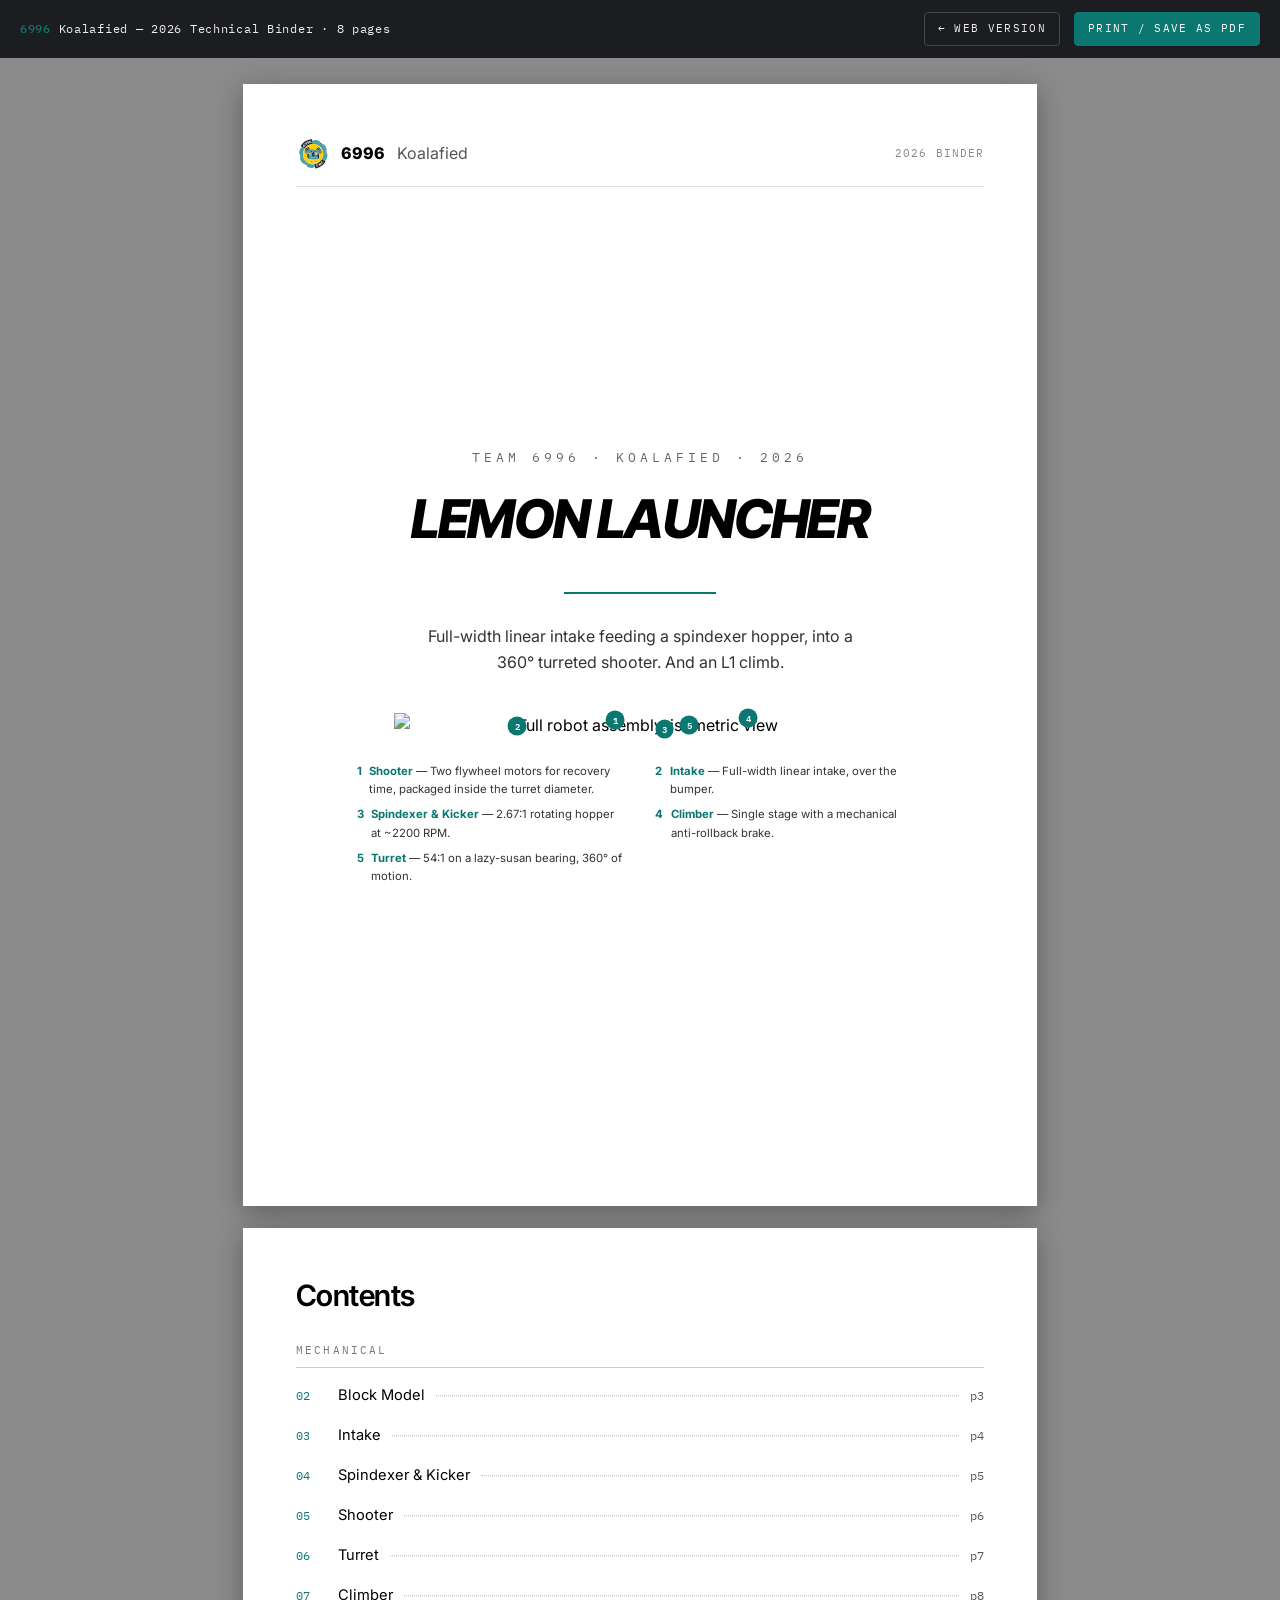
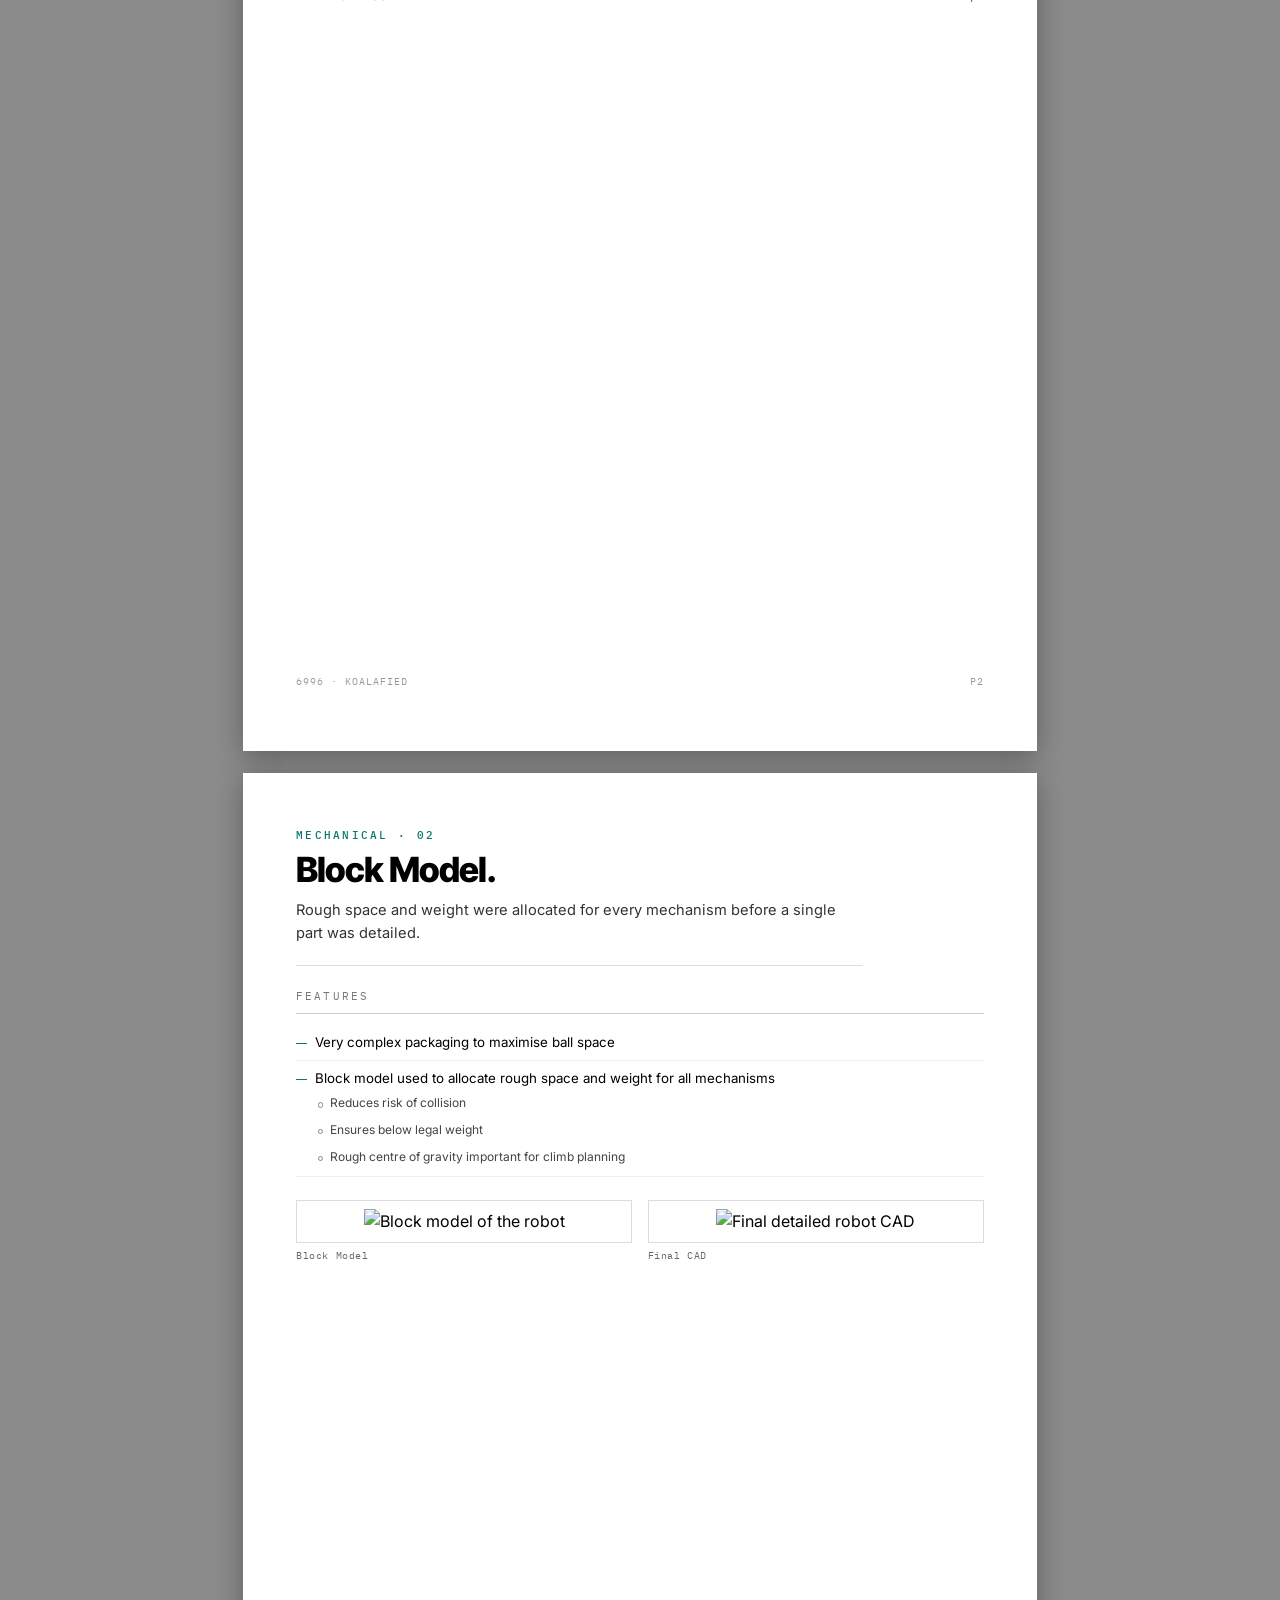
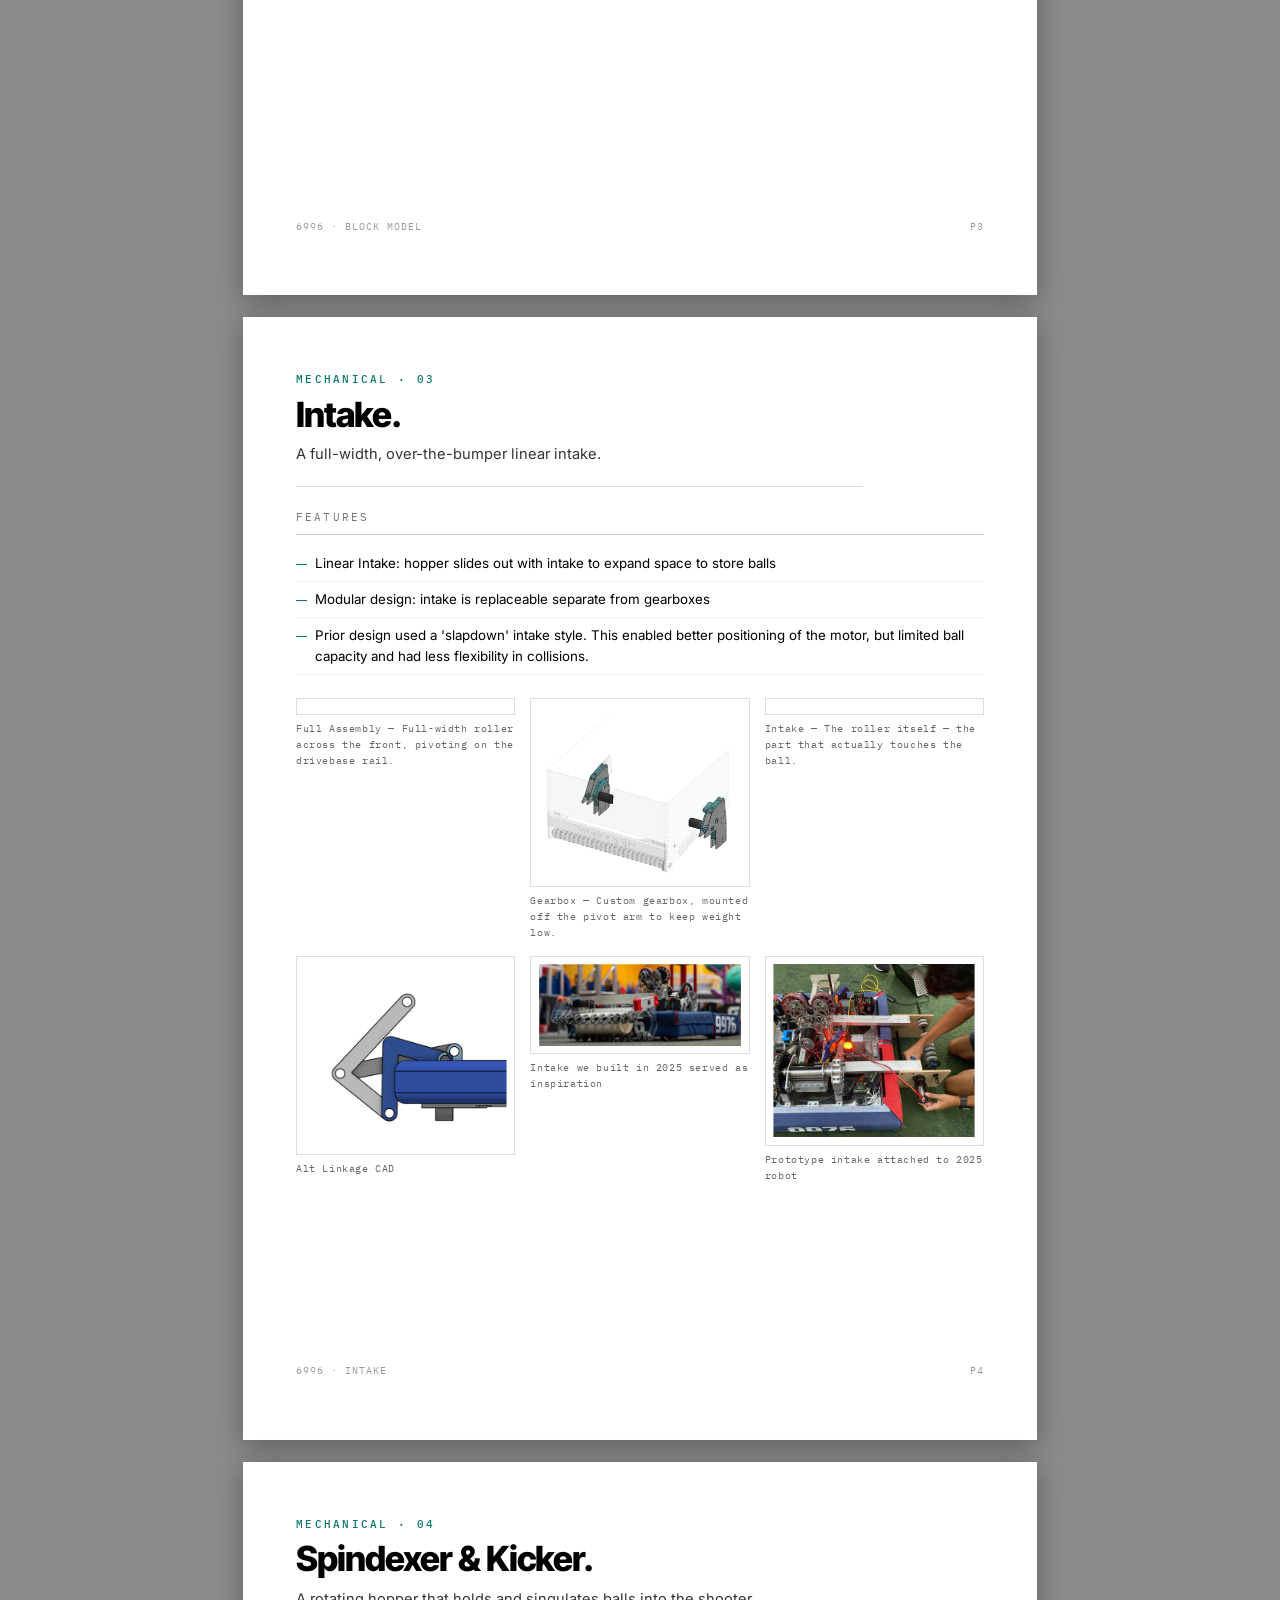
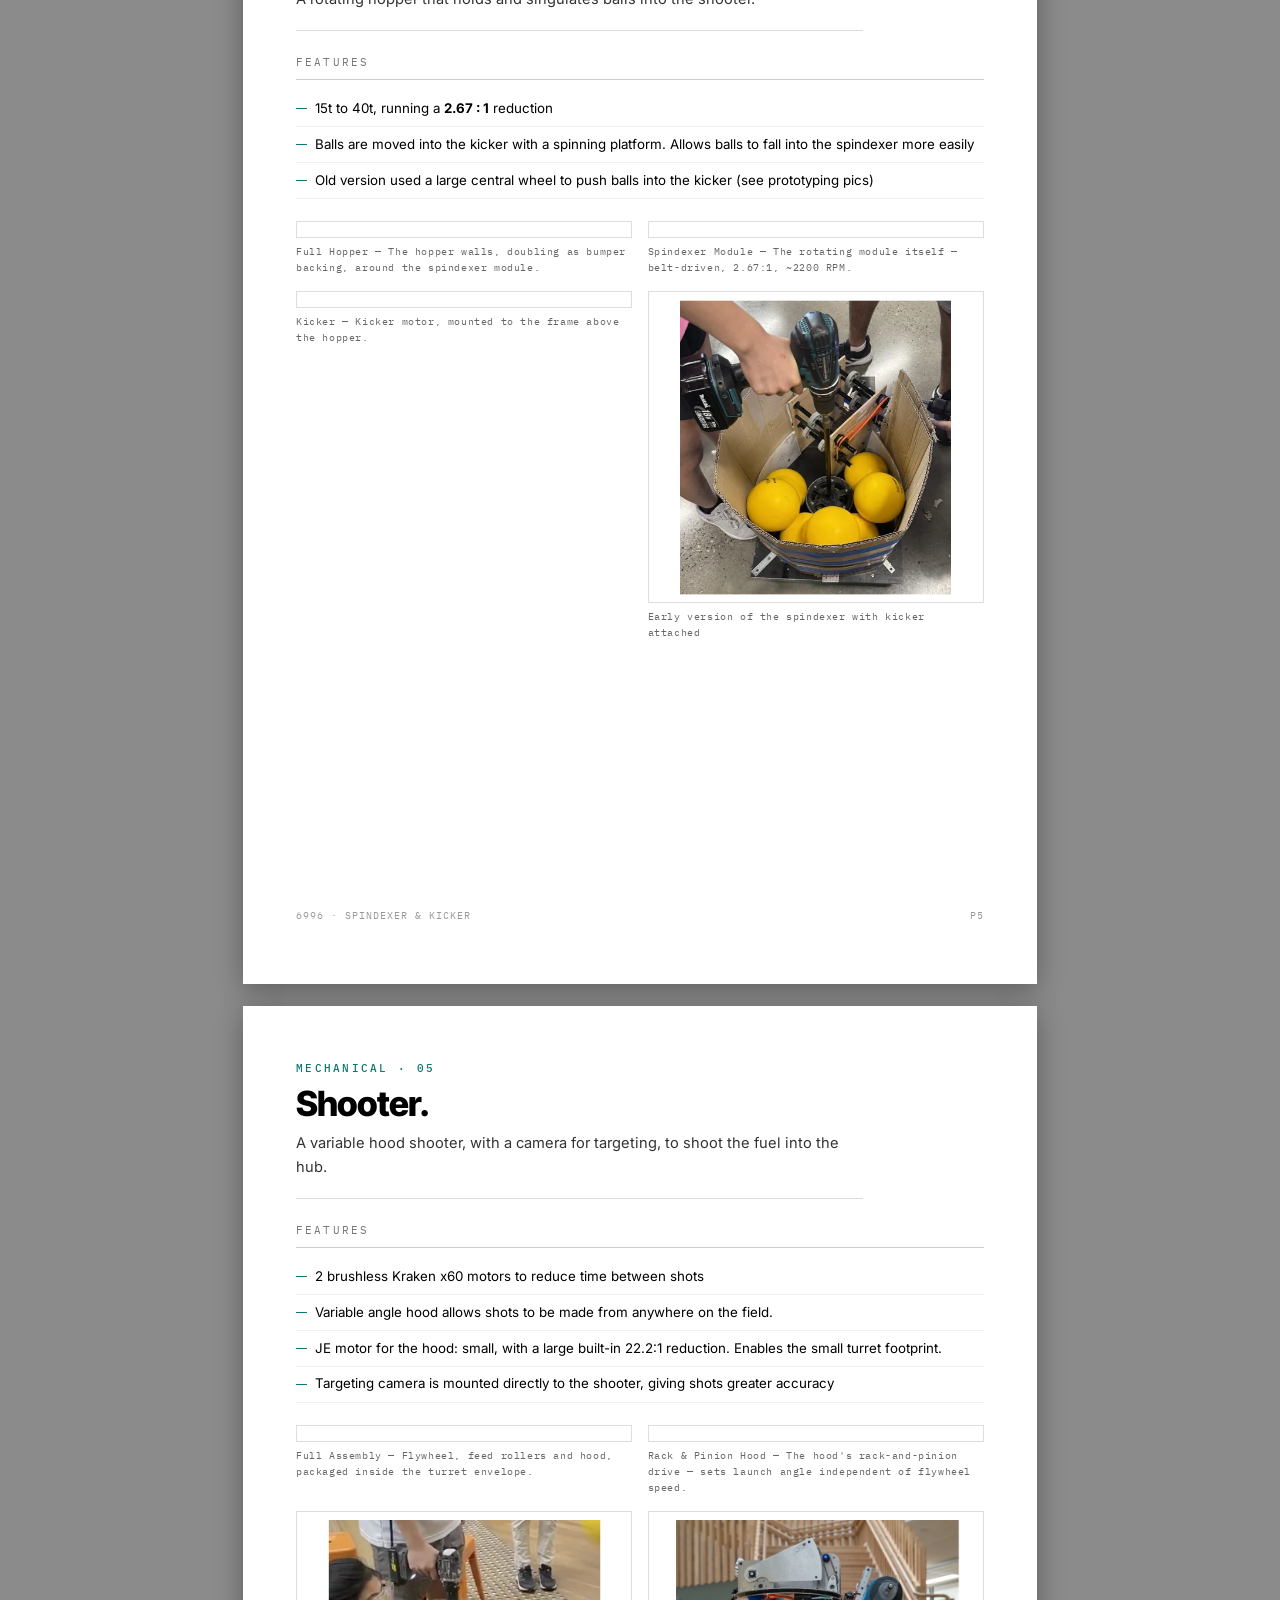
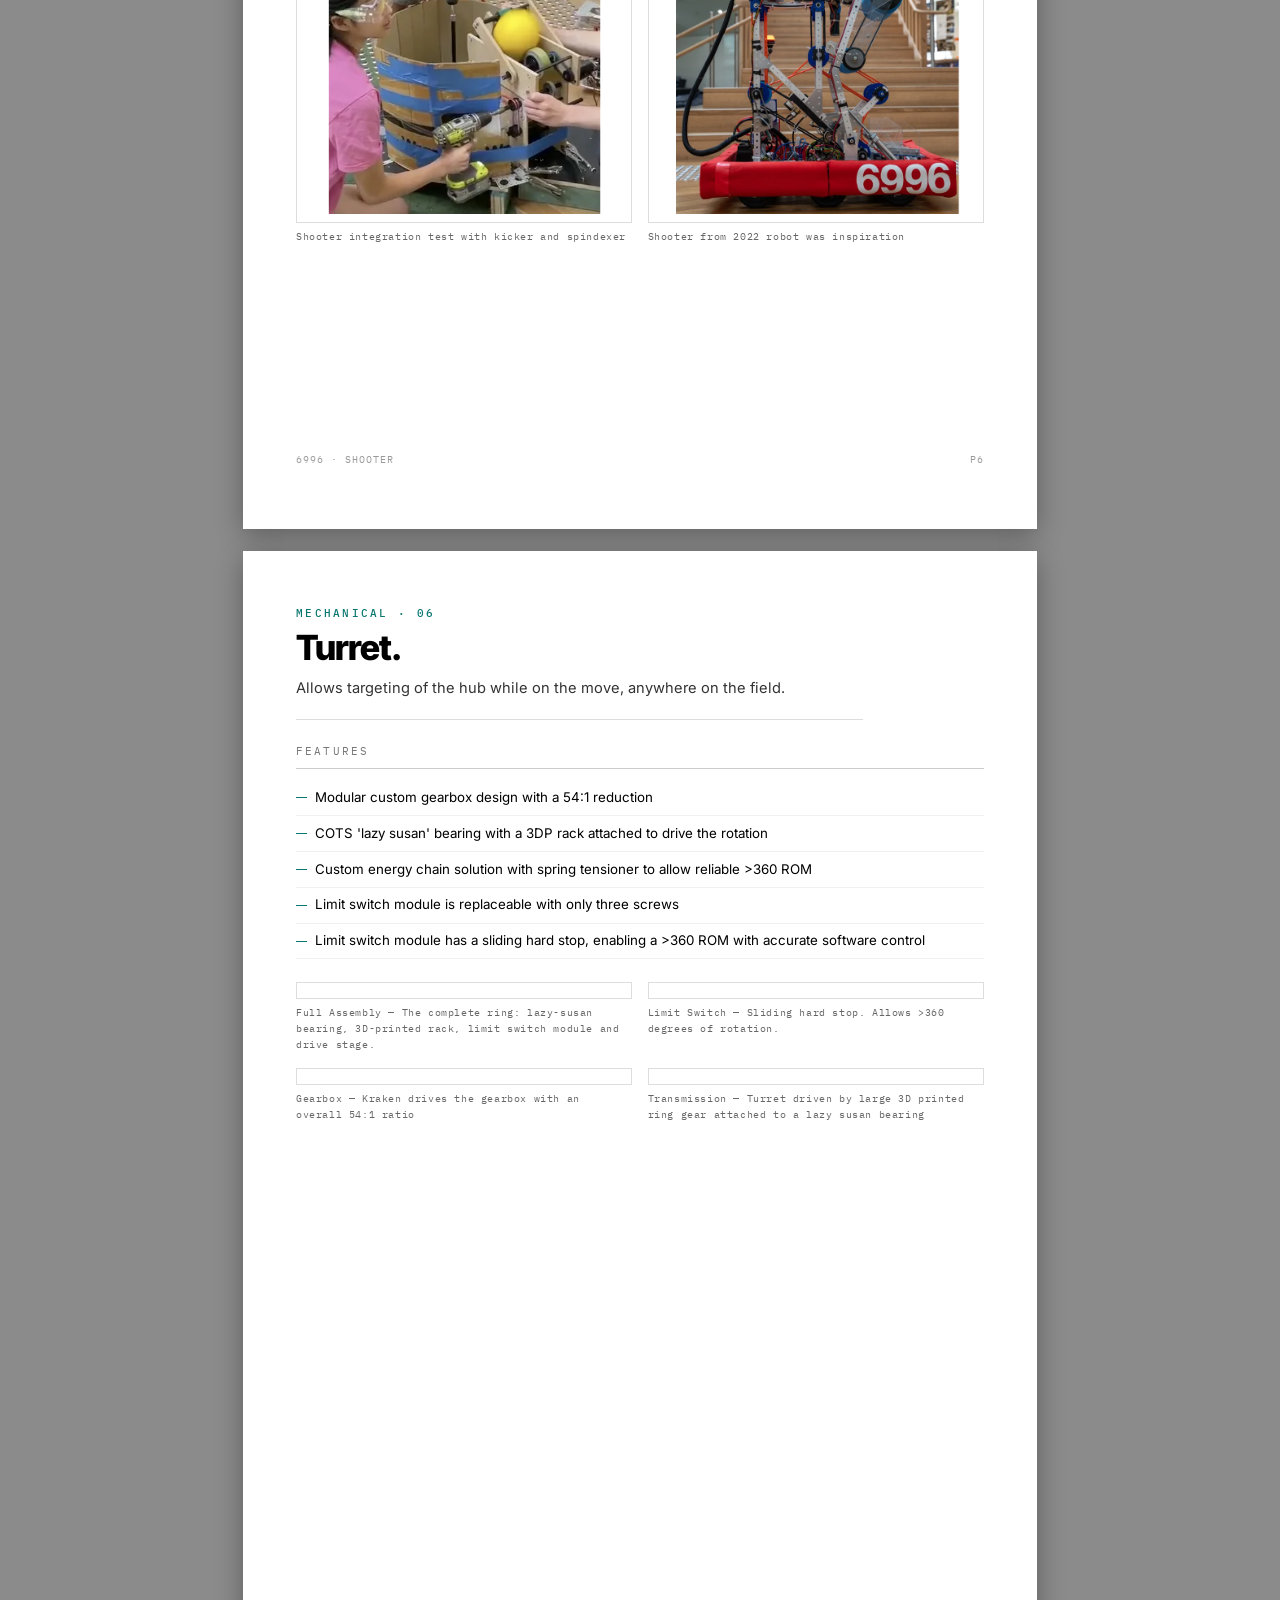
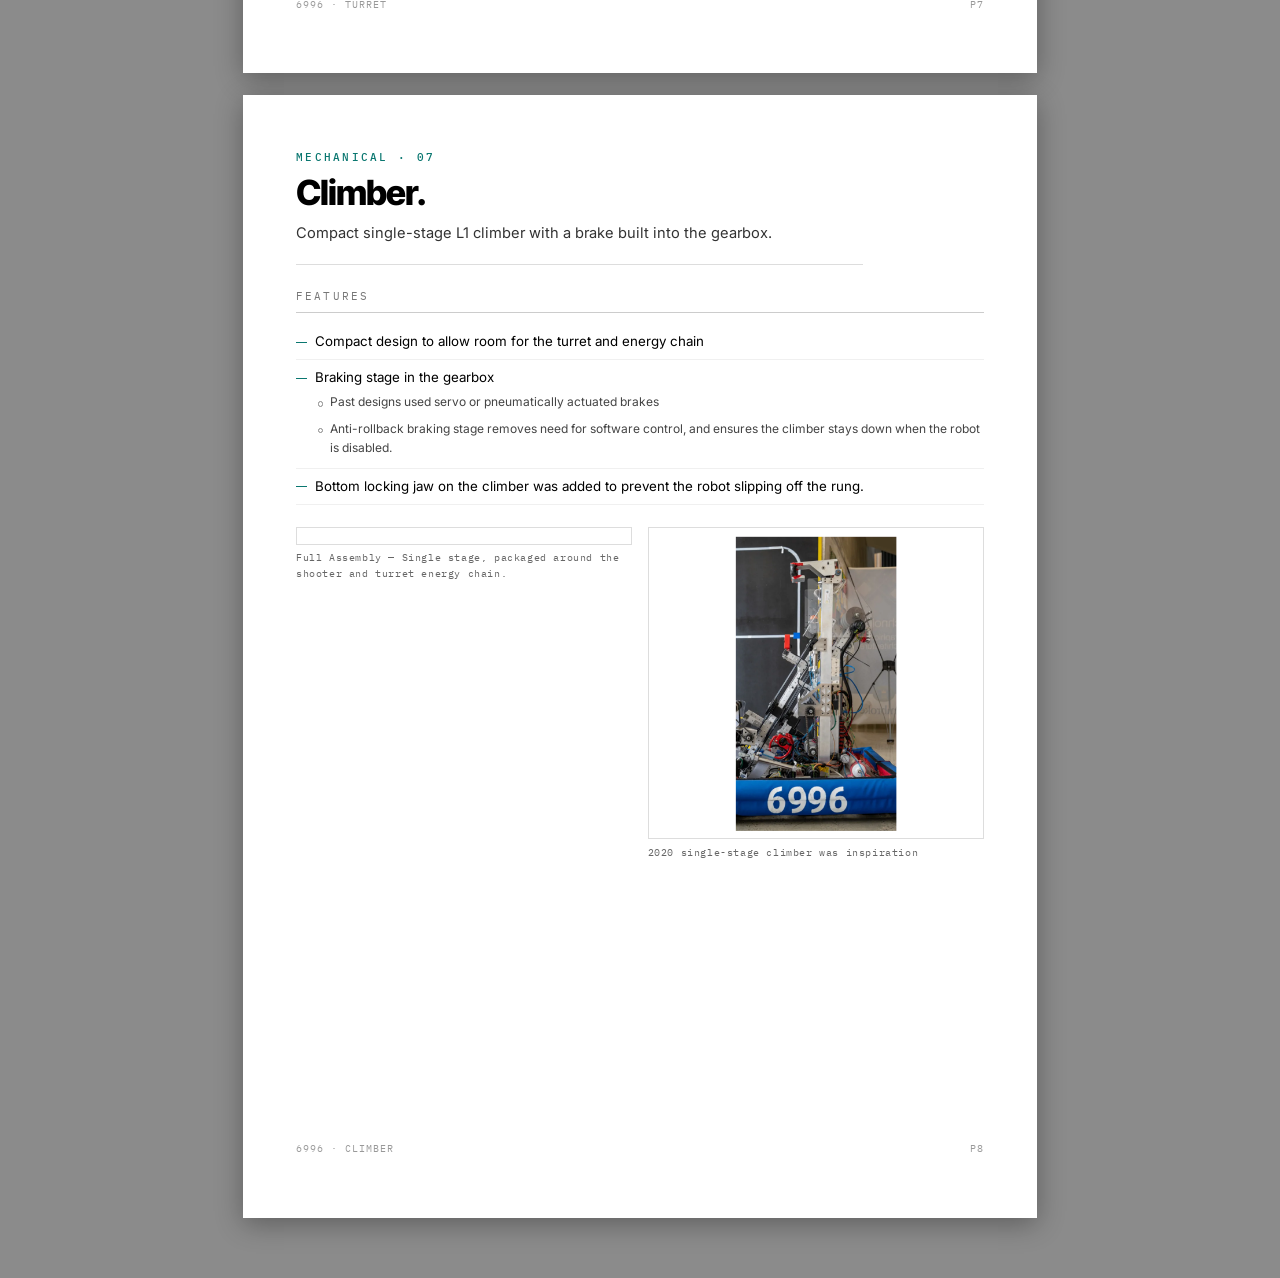
==== commit 75a937e1: "Streamline renderers, fix content bugs, lighter images - Shared helpers (esc/fmt/pad/featureList/mix" ====
--- a/print.html
+++ b/print.html
@@ -61,7 +61,7 @@
       <div class="sheet"><div class="noscript">
         <p class="eyebrow">Team 6996 · Koalafied · 2026</p>
         <h1>LEMON LAUNCHER</h1>
-        <p>Full-width slap-down intake feeding a spindexer hopper, into a
+        <p>Full-width linear intake feeding a spindexer hopper, into a
            360° turreted shooter. And an L1 climb.</p>
         <p>This page builds its sheets in the browser, so there is nothing
            to print with JavaScript turned off. Turn it on for the full
@@ -84,6 +84,7 @@
   </div>
 
   <script src="content.js"></script>
+  <script src="assets/js/common.js"></script>
   <script src="assets/js/print.js"></script>
 </body>
 </html>
--- a/assets/css/binder.css
+++ b/assets/css/binder.css
@@ -105,7 +105,6 @@
   text-transform: uppercase;
   color: var(--accent);
 }
-.muted { color: var(--ink-2); }
 code {
   font-family: var(--font-mono);
   font-size: 0.88em;
@@ -178,13 +177,9 @@
 .icon-btn:hover { border-color: var(--rule); color: var(--ink); }
 .icon-btn svg { width: 15px; height: 15px; }
 
-/* Contents button: opens the full section list (menu-panel). Shown at every
-   width — on wide screens it sits alongside the category links, on narrow
-   ones it's the only way to jump to a section since nav-links hides. */
-
-/* External links (team website, CAD): styled like the Reveal/Mechanical
-   category links they sit next to, not like the icon buttons — the small
-   arrow is enough to show they leave the site, so no underline. */
+/* External CAD link: styled like the Reveal/Mechanical category links it
+   sits next to, not like the icon buttons — the small arrow is enough to
+   show it leaves the site, so no underline. */
 .nav-links a.nav-external {
   display: inline-flex; align-items: center; gap: 4px;
 }
@@ -238,13 +233,15 @@
   gap: clamp(12px, 2.5vw, 40px);
   align-items: center;
 }
-.hero-figure { grid-column: 2; position: relative; aspect-ratio: var(--ar, 4 / 3); }
+/* Crossfade stack: every frame sits in the same grid cell, so the box is as
+   tall as the tallest frame and switching never shifts the page. The
+   section Main View and Iterations stages use the same trick. */
+.hero-figure { grid-column: 2; position: relative; display: grid; }
 .hero-frame {
-  position: absolute; inset: 0; width: 100%; height: 100%;
-  object-fit: contain; opacity: 0; transition: opacity .28s ease;
-  pointer-events: none; /* only the visible frame below should catch clicks */
-}
-.hero-frame.is-on { opacity: 1; pointer-events: auto; cursor: zoom-in; }
+  grid-area: 1 / 1; width: 100%; height: auto;
+  opacity: 0; transition: opacity .28s ease;
+}
+.hero-frame.is-on { opacity: 1; }
 @media (prefers-reduced-motion: reduce) { .hero-frame { transition: none; } }
 
 .hero-lines {
@@ -285,11 +282,8 @@
      labels, so it isn't reachable here; visitors just get the full robot. */
   .hero-stage { display: flex; flex-direction: column; }
   .hero-lines, .hero-dot, .hero-rail { display: none; }
-  /* Every .hero-frame is position:absolute (for the crossfade), so
-     .hero-figure has no in-flow content to size itself from — it needs an
-     explicit width here, since this flex column doesn't stretch its items
-     to fill the cross axis (.hero-stage sets align-items: center above).
-     Without this the figure collapses to 0×0 and the image vanishes. */
+  /* This flex column doesn't stretch its items (.hero-stage sets
+     align-items: center above), so give the figure the full width. */
   .hero-figure { width: 100%; }
 }
 
@@ -349,16 +343,10 @@
   margin-top: 10px; font-family: var(--font-mono); font-size: 11px;
   letter-spacing: .06em; color: var(--ink-3);
 }
-.frame {
-  background: none; border: none;
-  border-radius: 3px; overflow: hidden;
-}
-.frame img { width: 100%; cursor: zoom-in; transition: opacity .15s ease; }
-.frame img:hover { opacity: .88; }
 
 .video-frame {
   position: relative; width: 100%; aspect-ratio: 16 / 9;
-  border-radius: 3px; overflow: hidden; background: var(--ink-4, #111);
+  border-radius: 3px; overflow: hidden; background: #111;
 }
 .video-frame iframe {
   position: absolute; inset: 0; width: 100%; height: 100%; border: 0;
@@ -456,14 +444,10 @@
 /* ---- 8. Iteration scrubber ------------------------------- */
 
 .iters-stage {
-  position: relative; background: none;
-  border: none; border-radius: 3px; overflow: hidden;
-}
-.iters-stage { aspect-ratio: var(--ar, 4 / 3); }
-.iters-stage img {
-  position: absolute; inset: 0;
-  width: 100%; height: 100%; object-fit: contain; padding: 3%;
-}
+  position: relative; display: grid;
+  border-radius: 3px; overflow: hidden;
+}
+.iters-stage img { grid-area: 1 / 1; width: 100%; height: auto; padding: 3%; }
 .iter-frame { opacity: 0; transition: opacity .18s ease; pointer-events: none; }
 .iter-frame.is-on { opacity: 1; pointer-events: auto; cursor: zoom-in; }
 .iter-frame.is-on:hover { opacity: .92; }
@@ -502,43 +486,28 @@
   box-shadow: 0 0 0 1px var(--accent-2);
 }
 
-.iter-note {
+/* Per-version note under an Iterations slider. */
+.view-note {
   margin-top: 12px; padding-top: 12px; border-top: 1px solid var(--rule-2);
   display: flex; gap: 12px; align-items: baseline;
   font-size: 14.5px; color: var(--ink-2); min-height: 3.2em;
 }
-.iter-note b {
+.view-note b {
   font-family: var(--font-mono); font-size: 11px; letter-spacing: .1em;
   color: var(--accent-3); flex: none; text-transform: uppercase;
 }
 
-/* ---- 8b. Figure grids ------------------------------------ */
-
-.figs { display: grid; gap: clamp(12px, 1.8vw, 20px); }
-.figs-2 { grid-template-columns: repeat(2, minmax(0, 1fr)); }
-.figs-3 { grid-template-columns: repeat(3, minmax(0, 1fr)); }
-.figs .wide { grid-column: 1 / -1; }
-@media (max-width: 720px) { .figs-2, .figs-3 { grid-template-columns: 1fr; } }
-
-.figs figure { display: flex; flex-direction: column; }
-.figs .frame { flex: 1; display: grid; place-items: center; padding: 10px; }
-.figs .frame img { width: 100%; height: auto; }
-
 /* ---- 8c. Highlight views ---------------------------------- */
 
 .hl-stage {
-  position: relative; overflow: hidden;
-  background: none; border: none; border-radius: 3px;
-  aspect-ratio: var(--ar, 4 / 3);
+  position: relative; display: grid;
+  overflow: hidden; border-radius: 3px;
 }
 .hl-stage img {
-  position: absolute; inset: 0;
-  width: 100%; height: 100%; object-fit: contain; padding: 3%;
+  grid-area: 1 / 1; width: 100%; height: auto; padding: 3%;
   opacity: 0; transition: opacity .28s ease;
-  pointer-events: none; /* only the visible frame below should catch clicks */
-}
-.hl-stage img.is-on { opacity: 1; pointer-events: auto; cursor: zoom-in; }
-.hl-stage img.is-on:hover { opacity: .92; }
+}
+.hl-stage img.is-on { opacity: 1; }
 @media (prefers-reduced-motion: reduce) { .hl-stage img { transition: none; } }
 
 /* The views sit on one connected rail rather than as separate buttons:
@@ -684,25 +653,6 @@
 .carousel-next { right: -14px; }
 @media (max-width: 640px) { .carousel-prev { left: 4px; } .carousel-next { right: 4px; } }
 
-/* ---- 9. Card grid (software tools etc.) ------------------ */
-
-.cards {
-  display: grid; grid-template-columns: repeat(auto-fill, minmax(260px, 1fr));
-  gap: clamp(16px, 2.4vw, 28px);
-}
-.card {
-  background: var(--panel); border: 1px solid var(--rule);
-  border-radius: 3px; overflow: hidden; text-decoration: none;
-  display: flex; flex-direction: column;
-  transition: border-color .15s, transform .15s;
-}
-a.card:hover { border-color: var(--accent); transform: translateY(-2px); }
-.card img { width: 100%; background: var(--panel); border-bottom: 1px solid var(--rule); }
-.card-body { padding: 15px 16px 18px; }
-.card h4 { font-size: 17px; font-weight: 600; }
-.card p { margin-top: 6px; font-size: 13.5px; color: var(--ink-3); line-height: 1.5; }
-.card-go { margin-top: 10px; font-family: var(--font-mono); font-size: 10px; letter-spacing: .14em; text-transform: uppercase; color: var(--accent); }
-
 /* ---- 9b. Lightbox ------------------------------------------ */
 
 /* One overlay, reused for every clickable image on the page (see
@@ -758,34 +708,24 @@
 }
 .lightbox-close:hover { background: rgba(255, 255, 255, .16); border-color: rgba(255, 255, 255, .4); }
 
-/* ---- 9b. Sponsors ------------------------------------------ */
-
-/* Two sponsor moments, matching the main site's quiet banner: one right
-   under the hero (no label), one near the footer (labelled). Same row
-   layout and logo size in both places — the binder doesn't need the main
-   site's bigger, tiered "Our Sponsors" section. */
-
-.sponsors {
-  border-top: 1px solid var(--rule);
-  padding: 48px 0 32px;
-  text-align: center;
-}
+/* ---- 9c. Sponsors ------------------------------------------ */
+
+/* One quiet strip under the hero, matching the main site's banner — the
+   binder doesn't need the main site's bigger, tiered "Our Sponsors" section. */
+
+.sponsors { padding: 32px 0 0; margin-top: 8px; text-align: center; }
 .sponsors-label {
   font-family: var(--font-mono); font-size: 11px;
   letter-spacing: .08em; text-transform: uppercase; color: var(--ink-3);
   margin-bottom: 28px;
 }
-.sponsor-banner-row {
+.sponsor-row {
   display: flex; flex-wrap: wrap; align-items: center; justify-content: center;
   gap: 18px 34px;
 }
 .sponsor-logo {
   height: 26px; max-width: 104px;
   width: auto; object-fit: contain;
-}
-
-.sponsors-hero {
-  border-top: none; padding: 32px 0 0; margin-top: 8px;
 }
 
 /* ---- 10. Footer ------------------------------------------ */
@@ -836,5 +776,5 @@
   .hero { padding: 0 0 18pt; }
   .hero-title { font-size: 42pt; }
   a { text-decoration: none; }
-  .iter-frame { opacity: 1 !important; position: static !important; }
-}
+  .iter-frame { opacity: 1 !important; grid-area: auto !important; }
+}
--- a/assets/css/print.css
+++ b/assets/css/print.css
@@ -95,8 +95,7 @@
 .p-sec h2 { font-size: 26pt; font-weight: 800; letter-spacing: -.03em; margin: 2mm 0 3mm; }
 .p-sec .thesis { font-size: 11pt; color: #333; max-width: 150mm; padding-bottom: 5mm; border-bottom: 1px solid #ddd; }
 
-.p-cols { display: grid; grid-template-columns: 52mm 1fr; gap: 8mm; margin-top: 6mm; }
-.p-cols.solo { grid-template-columns: 1fr; }
+.p-cols { margin-top: 6mm; }
 .p-lab { font-family: var(--font-mono); font-size: 8pt; letter-spacing: .2em; text-transform: uppercase; color: #777; border-bottom: 1px solid #ccc; padding-bottom: 2mm; margin-bottom: 3mm; }
 
 .p-feat > li { position: relative; padding: 1.8mm 0 1.8mm 5mm; font-size: 10pt; border-bottom: 1px solid #f0f0f0; }
@@ -107,11 +106,9 @@
 .p-figs { display: grid; gap: 4mm; margin-top: 6mm; }
 .p-figs.c2 { grid-template-columns: 1fr 1fr; }
 .p-figs.c3 { grid-template-columns: 1fr 1fr 1fr; }
-.p-figs .wide { grid-column: 1 / -1; }
 .p-figs figure { margin: 0; }
 .p-figs .box { background: #fff; border: 1px solid #ddd; padding: 2mm; display: grid; place-items: center; }
 .p-figs .box img { max-height: 78mm; width: auto; max-width: 100%; }
-.p-figs .wide .box img { max-height: 100mm; }
 .p-figs figcaption { font-family: var(--font-mono); font-size: 7.5pt; color: #666; margin-top: 1.5mm; }
 
 .p-foot { margin-top: auto; padding-top: 5mm; display: flex; justify-content: space-between;
